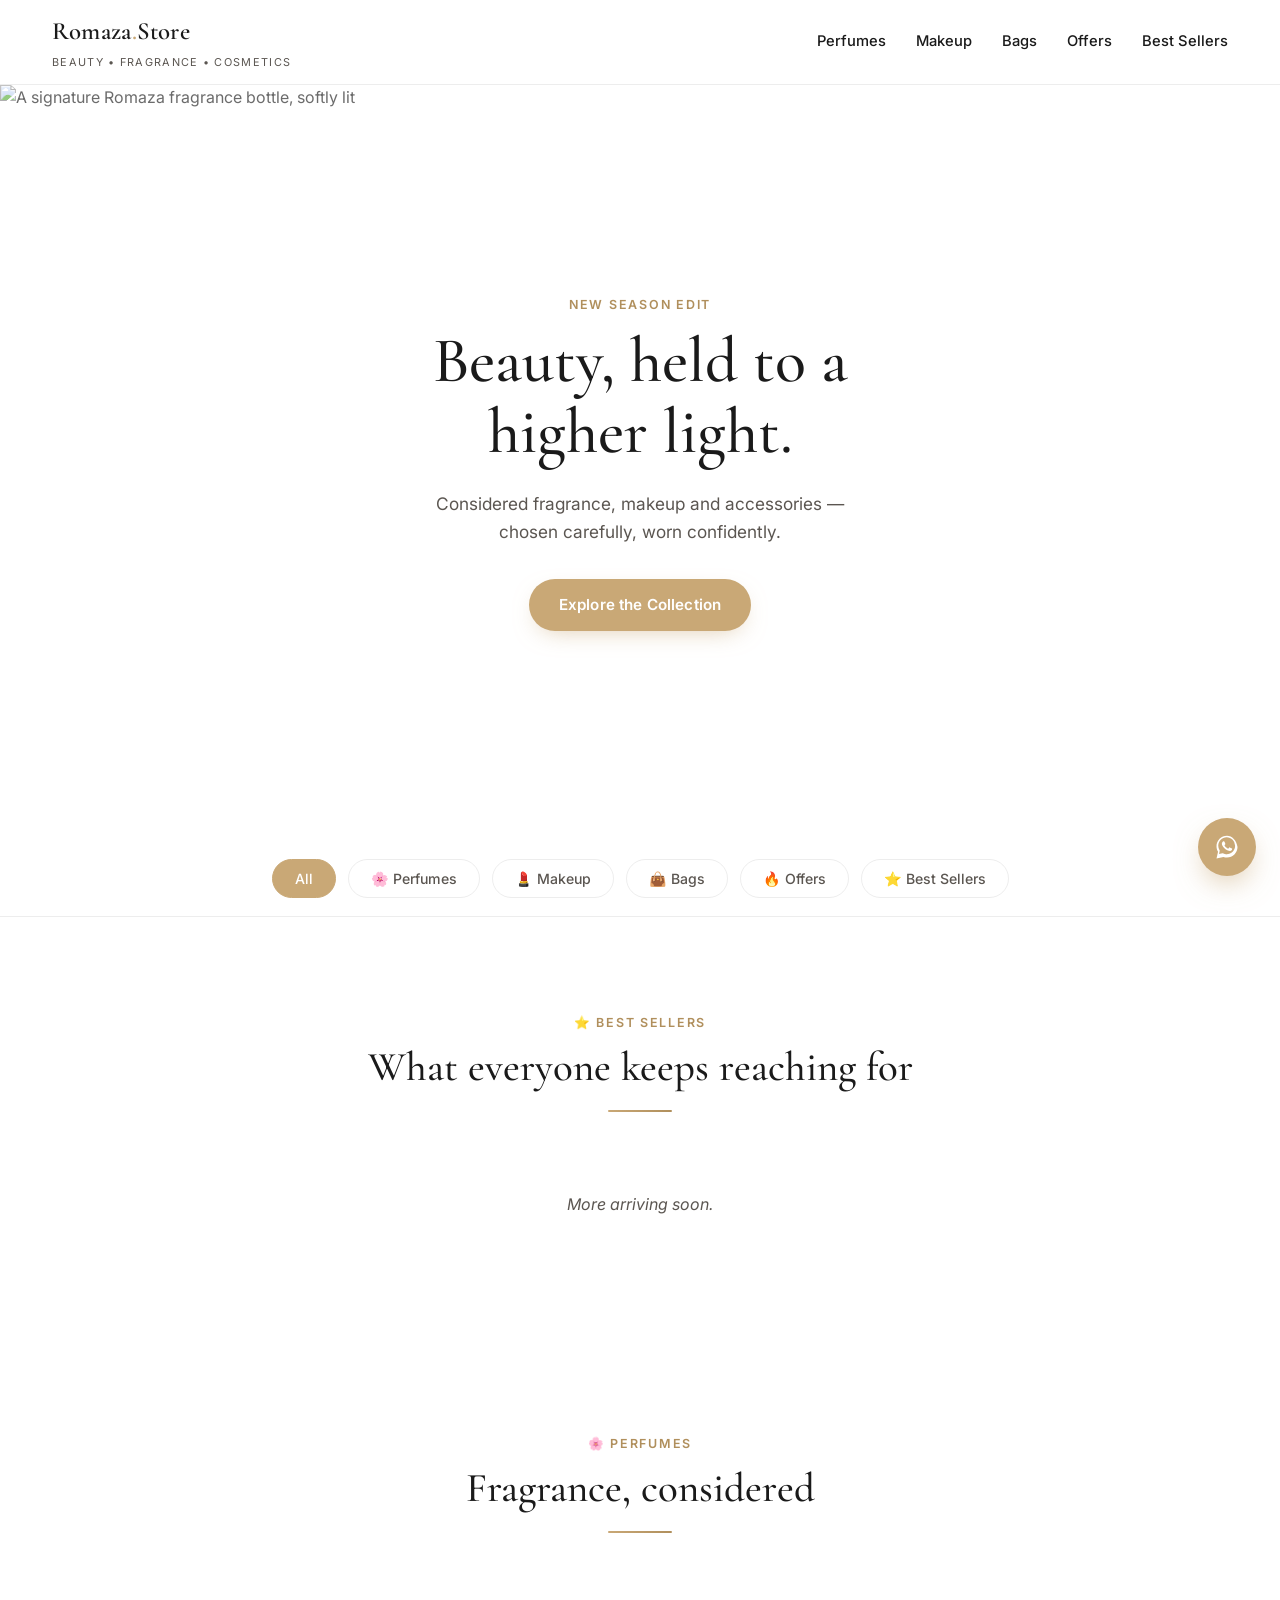
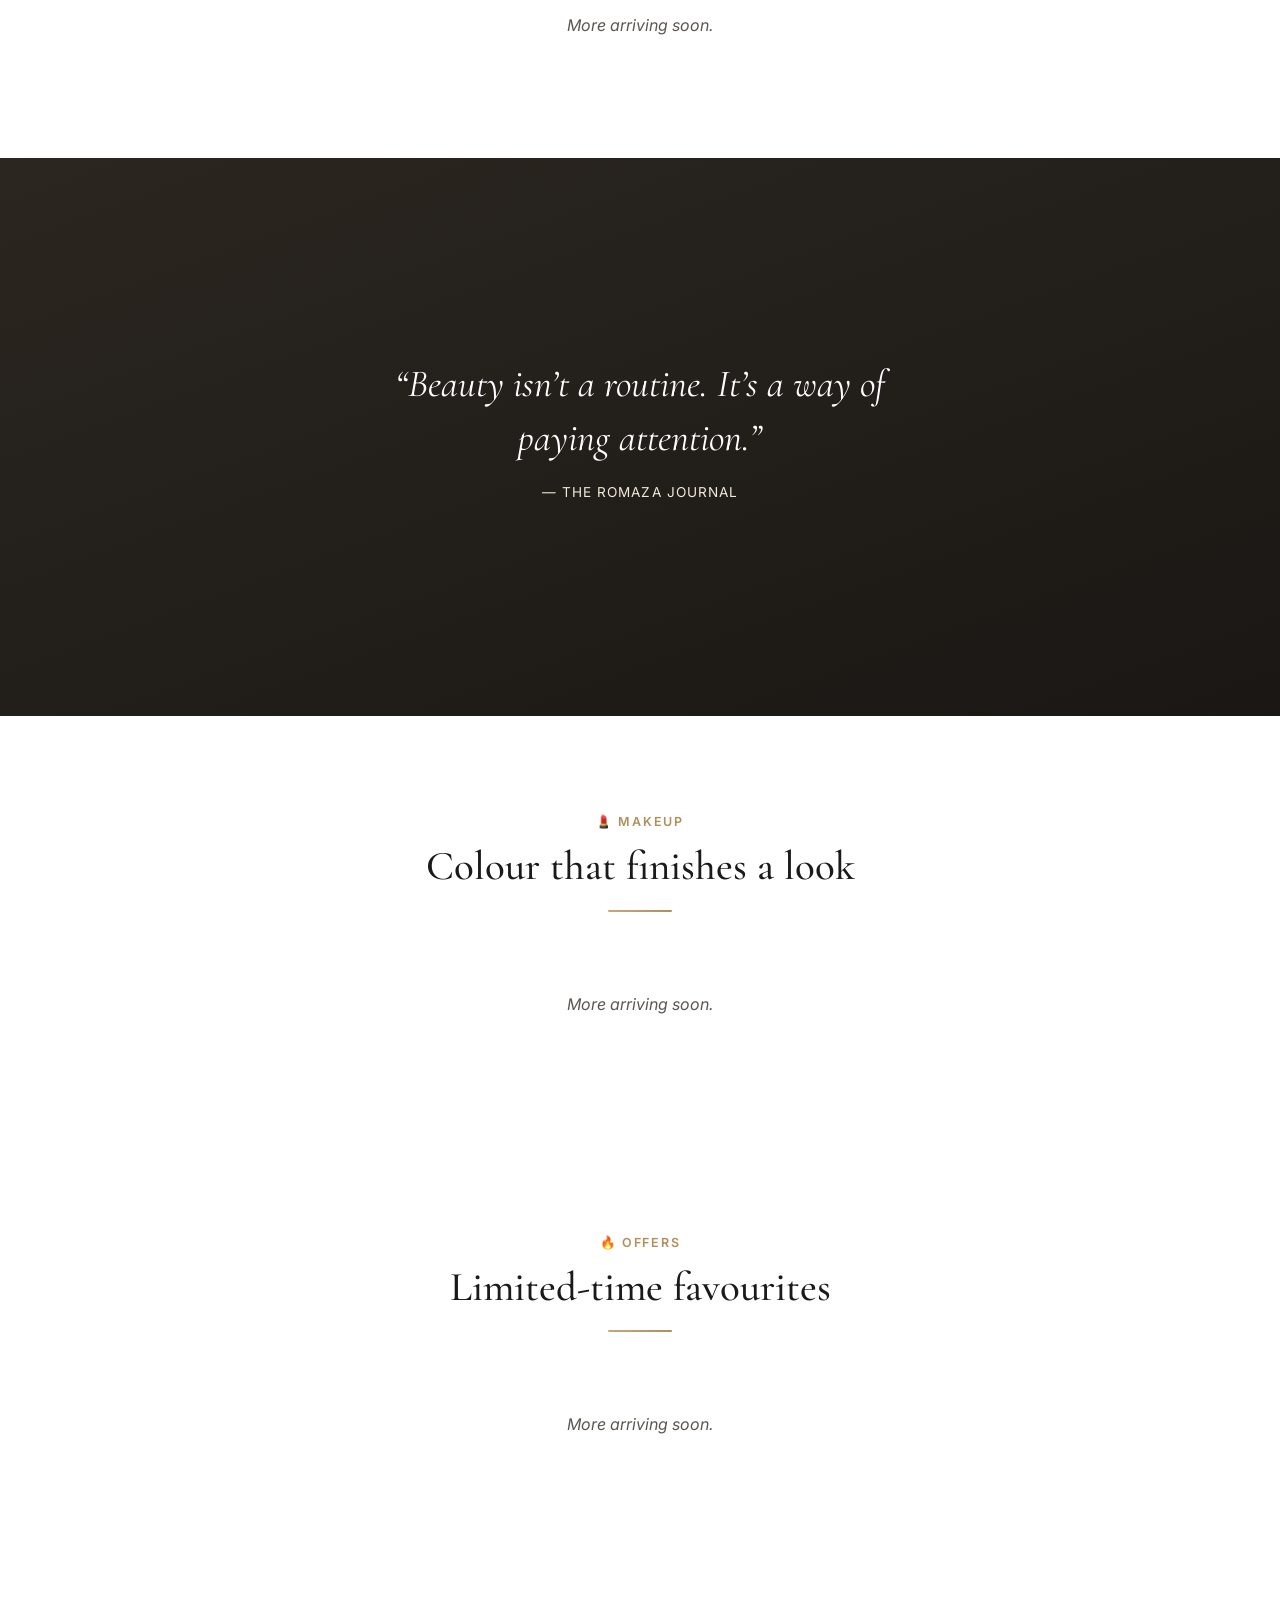
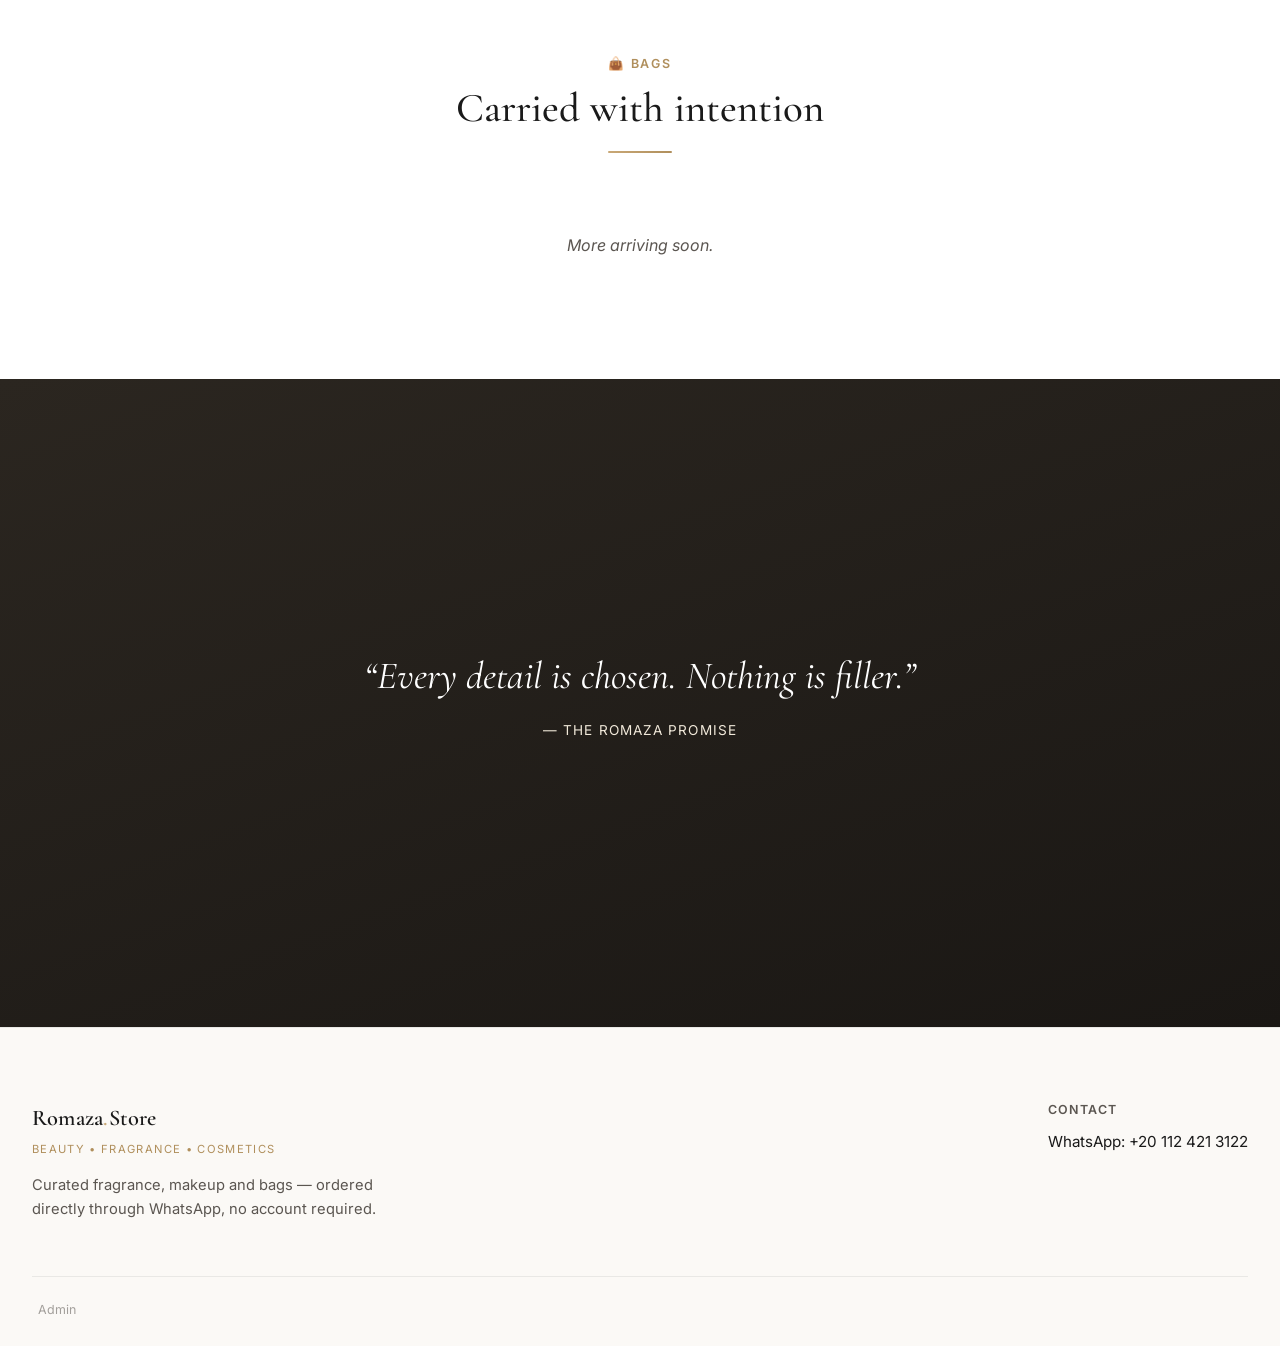
==== index.html @ 5692eb9f "Add files via upload" ====
<!DOCTYPE html>
<html lang="en">
<head>
<meta charset="UTF-8" />
<meta name="viewport" content="width=device-width, initial-scale=1.0" />
<title>Romaza.Store — Beauty • Fragrance • Cosmetics</title>
<meta name="description" content="Romaza.Store — curated perfumes, makeup and bags. Order directly via WhatsApp." />

<link rel="preconnect" href="https://fonts.googleapis.com">
<link rel="preconnect" href="https://fonts.gstatic.com" crossorigin>
<link href="https://fonts.googleapis.com/css2?family=Cormorant+Garamond:ital,wght@0,400;0,500;0,600;1,400&family=Inter:wght@400;500;600&display=swap" rel="stylesheet">

<link rel="stylesheet" href="styles.css" />
</head>
<body>

<!-- ===================== NAVBAR ===================== -->
<header class="navbar" id="navbar">
  <div class="navbar__inner">
    <a href="#top" class="navbar__brand">
      <span class="navbar__logo">Romaza<span class="navbar__logo-dot">.</span>Store</span>
      <span class="navbar__tagline">Beauty • Fragrance • Cosmetics</span>
    </a>

    <nav class="navbar__links" id="navLinks">
      <a href="#perfumes" data-category="perfumes">Perfumes</a>
      <a href="#makeup" data-category="makeup">Makeup</a>
      <a href="#bags" data-category="bags">Bags</a>
      <a href="#offers" data-category="offers">Offers</a>
      <a href="#bestsellers" data-category="bestsellers">Best Sellers</a>
    </nav>

    <button class="navbar__menu-btn" id="menuToggle" aria-label="Toggle menu" aria-expanded="false">
      <span></span><span></span><span></span>
    </button>
  </div>

  <nav class="navbar__mobile" id="navbarMobile">
    <a href="#perfumes" data-category="perfumes">Perfumes</a>
    <a href="#makeup" data-category="makeup">Makeup</a>
    <a href="#bags" data-category="bags">Bags</a>
    <a href="#offers" data-category="offers">Offers</a>
    <a href="#bestsellers" data-category="bestsellers">Best Sellers</a>
  </nav>
</header>

<main id="top">

  <!-- ===================== HERO ===================== -->
  <section class="hero">
    <div class="hero__media">
      <img
        id="heroImage"
        src="https://images.unsplash.com/photo-1541643600914-78b084683601?q=80&w=1600&auto=format&fit=crop"
        alt="A signature Romaza fragrance bottle, softly lit"
        loading="eager"
      />
    </div>
    <div class="hero__content">
      <p class="eyebrow">New Season Edit</p>
      <h1 class="hero__title">Beauty, held to a<br class="hero__break"> higher light.</h1>
      <p class="hero__subtitle">Considered fragrance, makeup and accessories — chosen carefully, worn confidently.</p>
      <a href="#products" class="btn btn--gold">Explore the Collection</a>
    </div>
  </section>

  <!-- ===================== CATEGORY FILTER ===================== -->
  <section class="category-filter" id="products">
    <div class="category-filter__inner" id="categoryPills" role="tablist" aria-label="Filter products by category">
      <button class="pill is-active" data-filter="all" role="tab" aria-selected="true">All</button>
      <button class="pill" data-filter="perfumes" role="tab" aria-selected="false">🌸 Perfumes</button>
      <button class="pill" data-filter="makeup" role="tab" aria-selected="false">💄 Makeup</button>
      <button class="pill" data-filter="bags" role="tab" aria-selected="false">👜 Bags</button>
      <button class="pill" data-filter="offers" role="tab" aria-selected="false">🔥 Offers</button>
      <button class="pill" data-filter="bestsellers" role="tab" aria-selected="false">⭐ Best Sellers</button>
    </div>
  </section>

  <!-- ===================== BEST SELLERS ===================== -->
  <section class="product-section" id="bestsellers" data-section="bestsellers">
    <div class="section-heading">
      <p class="eyebrow">⭐ Best Sellers</p>
      <h2>What everyone keeps reaching for</h2>
      <span class="gold-rule"></span>
    </div>
    <div class="product-grid" id="grid-bestsellers"></div>
  </section>

  <!-- ===================== PERFUMES ===================== -->
  <section class="product-section" id="perfumes" data-section="perfumes">
    <div class="section-heading">
      <p class="eyebrow">🌸 Perfumes</p>
      <h2>Fragrance, considered</h2>
      <span class="gold-rule"></span>
    </div>
    <div class="product-grid" id="grid-perfumes"></div>
  </section>

  <!-- ===================== EDITORIAL BREAK 1 ===================== -->
  <section class="editorial" style="--editorial-img: url('https://images.unsplash.com/photo-1522337360788-8b13dee7a37e?q=80&w=1600&auto=format&fit=crop');">
    <div class="editorial__overlay"></div>
    <div class="editorial__content">
      <p class="editorial__quote">&ldquo;Beauty isn&rsquo;t a routine. It&rsquo;s a way of paying attention.&rdquo;</p>
      <p class="editorial__attribution">— The Romaza Journal</p>
    </div>
  </section>

  <!-- ===================== MAKEUP ===================== -->
  <section class="product-section" id="makeup" data-section="makeup">
    <div class="section-heading">
      <p class="eyebrow">💄 Makeup</p>
      <h2>Colour that finishes a look</h2>
      <span class="gold-rule"></span>
    </div>
    <div class="product-grid" id="grid-makeup"></div>
  </section>

  <!-- ===================== OFFERS ===================== -->
  <section class="product-section" id="offers" data-section="offers">
    <div class="section-heading">
      <p class="eyebrow">🔥 Offers</p>
      <h2>Limited-time favourites</h2>
      <span class="gold-rule"></span>
    </div>
    <div class="product-grid" id="grid-offers"></div>
  </section>

  <!-- ===================== BAGS ===================== -->
  <section class="product-section" id="bags" data-section="bags">
    <div class="section-heading">
      <p class="eyebrow">👜 Bags</p>
      <h2>Carried with intention</h2>
      <span class="gold-rule"></span>
    </div>
    <div class="product-grid" id="grid-bags"></div>
  </section>

  <!-- ===================== EDITORIAL BREAK 2 ===================== -->
  <section class="editorial editorial--tall" style="--editorial-img: url('https://images.unsplash.com/photo-1487412947147-5cebf100ffc2?q=80&w=1600&auto=format&fit=crop');">
    <div class="editorial__overlay"></div>
    <div class="editorial__content">
      <p class="editorial__quote">&ldquo;Every detail is chosen. Nothing is filler.&rdquo;</p>
      <p class="editorial__attribution">— The Romaza Promise</p>
    </div>
  </section>

</main>

<!-- ===================== FOOTER ===================== -->
<footer class="footer">
  <div class="footer__inner">
    <div class="footer__brand">
      <span class="navbar__logo footer__logo">Romaza<span class="navbar__logo-dot">.</span>Store</span>
      <p class="footer__tagline">Beauty • Fragrance • Cosmetics</p>
      <p class="footer__line">Curated fragrance, makeup and bags — ordered directly through WhatsApp, no account required.</p>
    </div>
    <div class="footer__contact">
      <p class="footer__heading">Contact</p>
      <a href="https://wa.me/201124213122" target="_blank" rel="noopener noreferrer">WhatsApp: +20 112 421 3122</a>
    </div>
  </div>
  <div class="footer__bottom">
   
    <button class="footer__admin-link" id="adminLinkBtn">Admin</button>
  </div>
</footer>

<!-- ===================== WHATSAPP FLOATING BUTTON ===================== -->
<a
  class="whatsapp-fab"
  id="whatsappFab"
  href="https://wa.me/201124213122?text=Hi%20Romaza.Store%2C%20I%27d%20like%20to%20ask%20about%20your%20products."
  target="_blank"
  rel="noopener noreferrer"
  aria-label="Chat with us on WhatsApp"
>
  <svg viewBox="0 0 32 32" aria-hidden="true"><path d="M16.01 3C9.38 3 4 8.38 4 15.01c0 2.31.64 4.47 1.75 6.32L4 29l7.86-1.71a11.94 11.94 0 0 0 4.15.74h.01c6.63 0 12.01-5.38 12.01-12.01C27.03 8.38 21.65 3 16.01 3Zm0 21.6h-.01a9.57 9.57 0 0 1-4.87-1.33l-.35-.21-3.87.84.82-3.78-.23-.39a9.56 9.56 0 0 1-1.47-5.12c0-5.3 4.32-9.62 9.63-9.62 2.57 0 4.98 1 6.8 2.82a9.57 9.57 0 0 1 2.82 6.8c0 5.3-4.32 9.62-9.63 9.62-.15.03-.29.03-.44.03Zm5.28-7.21c-.29-.15-1.71-.85-1.97-.94-.27-.1-.46-.15-.65.14-.19.29-.75.94-.92 1.13-.17.19-.34.22-.63.07-.29-.15-1.22-.45-2.32-1.44a8.69 8.69 0 0 1-1.61-2.01c-.17-.29-.02-.44.13-.59.13-.13.29-.34.44-.51.15-.17.19-.29.29-.48.1-.19.05-.36-.02-.51-.07-.15-.65-1.58-.9-2.16-.24-.57-.48-.5-.65-.5-.17 0-.36-.03-.55-.03-.19 0-.51.07-.77.36-.27.29-1.01.99-1.01 2.42s1.04 2.81 1.18 3c.15.19 2.04 3.12 4.94 4.37.69.3 1.23.48 1.65.61.69.22 1.32.19 1.82.11.55-.08 1.71-.7 1.95-1.37.24-.68.24-1.26.17-1.38-.07-.13-.26-.2-.55-.34Z"/></svg>
</a>

<!-- ===================== PRODUCT MODAL ===================== -->
<div class="modal-overlay" id="productModalOverlay">
  <div class="modal product-modal" id="productModal" role="dialog" aria-modal="true" aria-labelledby="productModalName">
    <button class="modal__close" id="productModalClose" aria-label="Close">&times;</button>
    <div class="product-modal__media">
      <img id="productModalImg" src="" alt="" />
    </div>
    <div class="product-modal__panel">
      <div class="product-modal__badges" id="productModalBadges"></div>
      <h3 id="productModalName" class="product-modal__name"></h3>
      <span class="gold-rule gold-rule--left"></span>
      <p id="productModalDesc" class="product-modal__desc"></p>
      <div class="product-modal__price" id="productModalPrice"></div>
      <button class="btn btn--gold btn--block" id="productModalOrderBtn">Order via WhatsApp</button>
    </div>
  </div>
</div>

<!-- ===================== WHATSAPP ORDER MODAL ===================== -->
<div class="modal-overlay" id="orderModalOverlay">
  <div class="modal order-modal" id="orderModal" role="dialog" aria-modal="true" aria-labelledby="orderModalTitle">
    <button class="modal__close" id="orderModalClose" aria-label="Close">&times;</button>
    <h3 id="orderModalTitle">Order via WhatsApp</h3>
    <p class="order-modal__product" id="orderModalProductLine"></p>
    <span class="gold-rule gold-rule--left"></span>
    <form id="orderForm" autocomplete="off">
      <label class="field">
        <span>Full Name</span>
        <input type="text" id="orderName" name="orderName" required autocomplete="off" />
      </label>
      <label class="field">
        <span>Phone Number</span>
        <input type="tel" id="orderPhone" name="orderPhone" required autocomplete="off" />
      </label>
      <label class="field">
        <span>Address</span>
        <input type="text" id="orderAddress" name="orderAddress" required autocomplete="off" />
      </label>
      <button type="submit" class="btn btn--gold btn--block">Send Order on WhatsApp</button>
      <p class="order-modal__note">This information is only used to build your WhatsApp message. It is never saved.</p>
    </form>
  </div>
</div>

<!-- ===================== ADMIN LOGIN MODAL ===================== -->
<div class="modal-overlay" id="adminLoginOverlay">
  <div class="modal admin-login-modal" id="adminLoginModal" role="dialog" aria-modal="true" aria-labelledby="adminLoginTitle">
    <button class="modal__close" id="adminLoginClose" aria-label="Close">&times;</button>
    <h3 id="adminLoginTitle">Admin Access</h3>
    <span class="gold-rule gold-rule--left"></span>
    <form id="adminLoginForm" autocomplete="off">
      <label class="field">
        <span>Password</span>
        <input type="password" id="adminPassword" name="adminPassword" required autocomplete="new-password" />
      </label>
      <p class="admin-login-modal__error" id="adminLoginError" hidden>Incorrect password. Please try again.</p>
      <button type="submit" class="btn btn--gold btn--block">Enter</button>
    </form>
  </div>
</div>

<!-- ===================== ADMIN PANEL ===================== -->
<div class="admin-overlay" id="adminOverlay">
  <div class="admin-panel">
    <div class="admin-panel__header">
      <h2>Admin Dashboard</h2>
      <div class="admin-panel__header-actions">
        <button class="btn btn--outline" id="adminAddBtn">+ Add Product</button>
        <button class="btn btn--ghost" id="adminLogoutBtn">Close</button>
      </div>
    </div>

    <div class="admin-panel__list" id="adminProductList"></div>
  </div>
</div>

<!-- ===================== ADMIN PRODUCT FORM MODAL ===================== -->
<div class="modal-overlay" id="productFormOverlay">
  <div class="modal product-form-modal" id="productFormModal" role="dialog" aria-modal="true" aria-labelledby="productFormTitle">
    <button class="modal__close" id="productFormClose" aria-label="Close">&times;</button>
    <h3 id="productFormTitle">Add Product</h3>
    <span class="gold-rule gold-rule--left"></span>
    <form id="productForm" autocomplete="off">
      <input type="hidden" id="productFormId" />

      <label class="field">
        <span>Image URL or file path</span>
        <input type="text" id="productFormImage" placeholder="https://... or assets/photo.jpg" required />
      </label>

      <div class="field-row">
        <div class="field-row__preview" id="productFormPreviewWrap">
          <img id="productFormPreview" alt="Preview" />
        </div>
        <div class="field-row__fields">
          <label class="field">
            <span>Name</span>
            <input type="text" id="productFormName" required />
          </label>
          <label class="field">
            <span>Price (EGP)</span>
            <input type="number" id="productFormPrice" min="0" step="0.01" required />
          </label>
        </div>
      </div>

      <label class="field">
        <span>Description</span>
        <textarea id="productFormDesc" rows="3" required></textarea>
      </label>

      <fieldset class="field-fieldset">
        <legend>Categories</legend>
        <div class="checkbox-row">
          <label class="checkbox"><input type="checkbox" id="catPerfumes" value="perfumes" /> 🌸 Perfumes</label>
          <label class="checkbox"><input type="checkbox" id="catMakeup" value="makeup" /> 💄 Makeup</label>
          <label class="checkbox"><input type="checkbox" id="catBags" value="bags" /> 👜 Bags</label>
        </div>
      </fieldset>

      <fieldset class="field-fieldset">
        <legend>Offer</legend>
        <label class="checkbox">
          <input type="checkbox" id="offerActive" /> 🔥 Mark as an active offer
        </label>
        <label class="field field--offer-price" id="offerPriceWrap" hidden>
          <span>Discounted Price (EGP)</span>
          <input type="number" id="offerPrice" min="0" step="0.01" />
        </label>
      </fieldset>

      <div class="admin-panel__click-count" id="productFormClickCount" hidden>
        <span>⭐ Best-Seller clicks:</span> <strong id="productFormClickValue">0</strong>
      </div>

      <div class="form-actions">
        <button type="button" class="btn btn--ghost" id="productFormCancel">Cancel</button>
        <button type="submit" class="btn btn--gold">Save Product</button>
      </div>
    </form>
  </div>
</div>

<!-- toast for confirmations -->
<div class="toast" id="toast" role="status" aria-live="polite"></div>

<script src="Products.js"></script>
<script src="Storage.js"></script>
<script src="App.js"></script>
</body>
</html>
---- styles.css ----
/* =====================================================
   ROMAZA.STORE — DESIGN SYSTEM
   Primary: white background · near-black text
   Accent: soft gold/beige — small details only, never a fill
   Display face: Cormorant Garamond (elegant serif, headings)
   Body/UI face: Inter (clean, comfortable at small sizes)
   ===================================================== */

:root {
  --color-bg: #FFFFFF;
  --color-bg-soft: #FBF9F6;
  --color-text: #1A1A1A;
  --color-text-muted: #5B5651;
  --color-gold: #C9A876;
  --color-gold-dark: #B08F5C;
  --color-gold-soft: #F1E9DA;
  --color-border: rgba(26, 26, 26, 0.08);
  --color-shadow: rgba(26, 26, 26, 0.08);
  --color-danger: #B4483C;

  --font-display: 'Cormorant Garamond', Georgia, serif;
  --font-body: 'Inter', -apple-system, BlinkMacSystemFont, 'Segoe UI', sans-serif;

  --container-max: 1240px;
  --radius-sm: 8px;
  --radius-md: 14px;
  --radius-lg: 22px;
  --radius-pill: 999px;

  --shadow-card: 0 10px 30px -12px var(--color-shadow);
  --shadow-modal: 0 30px 80px -20px rgba(26, 26, 26, 0.35);

  --ease: cubic-bezier(0.22, 1, 0.36, 1);
  --nav-height: 84px;
}

* { box-sizing: border-box; }

html {
  scroll-behavior: smooth;
  scroll-padding-top: calc(var(--nav-height) + 12px);
}

@media (prefers-reduced-motion: reduce) {
  html { scroll-behavior: auto; }
  *, *::before, *::after {
    animation-duration: 0.001ms !important;
    animation-iteration-count: 1 !important;
    transition-duration: 0.001ms !important;
    scroll-behavior: auto !important;
  }
}

body {
  margin: 0;
  background: var(--color-bg);
  color: var(--color-text);
  font-family: var(--font-body);
  font-size: 16px;
  line-height: 1.6;
  -webkit-font-smoothing: antialiased;
  -moz-osx-font-smoothing: grayscale;
}

img { max-width: 100%; display: block; }

a { color: inherit; text-decoration: none; }

button {
  font-family: inherit;
  cursor: pointer;
  border: none;
  background: none;
  color: inherit;
}

input, textarea {
  font-family: inherit;
  font-size: 1rem;
  color: var(--color-text);
}

:focus-visible {
  outline: 2px solid var(--color-gold-dark);
  outline-offset: 3px;
}

h1, h2, h3 {
  font-family: var(--font-display);
  font-weight: 600;
  margin: 0;
  color: var(--color-text);
}

.eyebrow {
  font-family: var(--font-body);
  font-size: 0.78rem;
  font-weight: 600;
  letter-spacing: 0.14em;
  text-transform: uppercase;
  color: var(--color-gold-dark);
  margin: 0 0 10px;
}

/* Gold underline — the recurring signature motif under every section title */
.gold-rule {
  display: block;
  width: 64px;
  height: 2px;
  margin: 18px auto 0;
  background: linear-gradient(90deg, var(--color-gold), var(--color-gold-dark));
  border-radius: 2px;
}
.gold-rule--left { margin: 14px 0 0; }

/* ============ LAYOUT HELPERS ============ */

.product-section {
  max-width: var(--container-max);
  margin: 0 auto;
  padding: 96px 32px;
  scroll-margin-top: var(--nav-height);
}

.section-heading {
  text-align: center;
  max-width: 620px;
  margin: 0 auto 56px;
}
.section-heading h2 {
  font-size: clamp(1.9rem, 3.2vw, 2.6rem);
  font-weight: 500;
  line-height: 1.2;
}

/* ============ BUTTONS ============ */

.btn {
  display: inline-flex;
  align-items: center;
  justify-content: center;
  gap: 8px;
  padding: 14px 30px;
  border-radius: var(--radius-pill);
  font-size: 0.95rem;
  font-weight: 600;
  letter-spacing: 0.01em;
  transition: transform 0.25s var(--ease), box-shadow 0.25s var(--ease), background 0.25s var(--ease), color 0.25s var(--ease);
  white-space: nowrap;
}
.btn--gold {
  background: var(--color-gold);
  color: #fff;
  box-shadow: 0 8px 24px -10px rgba(201, 168, 118, 0.65);
}
.btn--gold:hover {
  background: var(--color-gold-dark);
  transform: translateY(-1px);
}
.btn--outline {
  background: transparent;
  color: var(--color-gold-dark);
  border: 1.5px solid var(--color-gold);
}
.btn--outline:hover {
  background: var(--color-gold-soft);
}
.btn--ghost {
  background: transparent;
  color: var(--color-text-muted);
  border: 1.5px solid var(--color-border);
}
.btn--ghost:hover {
  background: var(--color-bg-soft);
  color: var(--color-text);
}
.btn--block { width: 100%; }
.btn--danger { color: var(--color-danger); border-color: rgba(180, 72, 60, 0.35); }
.btn--danger:hover { background: rgba(180, 72, 60, 0.08); }
.btn--sm { padding: 9px 18px; font-size: 0.85rem; }

/* ============ NAVBAR ============ */

.navbar {
  position: sticky;
  top: 0;
  z-index: 200;
  background: rgba(255, 255, 255, 0.82);
  backdrop-filter: blur(14px);
  -webkit-backdrop-filter: blur(14px);
  border-bottom: 1px solid var(--color-border);
}
.navbar__inner {
  max-width: var(--container-max);
  margin: 0 auto;
  padding: 0 32px;
  height: var(--nav-height);
  display: flex;
  align-items: center;
  justify-content: space-between;
  gap: 24px;
}
.navbar__brand {
  display: flex;
  flex-direction: column;
  gap: 2px;
}
.navbar__logo {
  font-family: var(--font-display);
  font-size: 1.55rem;
  font-weight: 600;
  letter-spacing: 0.01em;
}
.navbar__logo-dot { color: var(--color-gold); }
.navbar__tagline {
  font-size: 0.68rem;
  letter-spacing: 0.12em;
  text-transform: uppercase;
  color: var(--color-text-muted);
}
.navbar__links {
  display: flex;
  gap: 30px;
  font-size: 0.92rem;
  font-weight: 500;
}
.navbar__links a {
  position: relative;
  padding: 6px 0;
  transition: color 0.2s var(--ease);
}
.navbar__links a::after {
  content: '';
  position: absolute;
  left: 0; right: 0; bottom: 0;
  height: 2px;
  background: var(--color-gold);
  transform: scaleX(0);
  transform-origin: left;
  transition: transform 0.25s var(--ease);
}
.navbar__links a:hover { color: var(--color-gold-dark); }
.navbar__links a:hover::after { transform: scaleX(1); }

.navbar__menu-btn {
  display: none;
  flex-direction: column;
  gap: 5px;
  padding: 8px;
}
.navbar__menu-btn span {
  width: 22px;
  height: 2px;
  background: var(--color-text);
  border-radius: 2px;
  transition: transform 0.25s var(--ease), opacity 0.25s var(--ease);
}
.navbar__mobile {
  display: none;
  flex-direction: column;
  padding: 8px 32px 20px;
  gap: 4px;
  border-top: 1px solid var(--color-border);
}
.navbar__mobile a {
  padding: 12px 4px;
  font-size: 1rem;
  font-weight: 500;
  border-bottom: 1px solid var(--color-border);
}
.navbar__mobile a:last-child { border-bottom: none; }
.navbar.is-mobile-open .navbar__mobile { display: flex; }

/* ============ HERO ============ */

.hero {
  position: relative;
  display: flex;
  align-items: center;
  justify-content: center;
  min-height: 84vh;
  padding: 64px 32px;
  overflow: hidden;
}
.hero__media {
  position: absolute;
  inset: 0;
}
.hero__media::after {
  content: '';
  position: absolute;
  inset: 0;
  background: linear-gradient(180deg, rgba(255,255,255,0.35) 0%, rgba(255,255,255,0.55) 55%, rgba(255,255,255,0.92) 100%);
}
.hero__media img {
  width: 100%;
  height: 100%;
  object-fit: cover;
}
.hero__content {
  position: relative;
  z-index: 2;
  max-width: 640px;
  text-align: center;
  padding: 56px 48px;
}
.hero__title {
  font-size: clamp(2.4rem, 6vw, 4rem);
  font-weight: 500;
  line-height: 1.12;
  margin-bottom: 22px;
}
.hero__subtitle {
  font-size: 1.08rem;
  color: var(--color-text-muted);
  max-width: 460px;
  margin: 0 auto 34px;
}

/* ============ CATEGORY FILTER ============ */

.category-filter {
  position: sticky;
  top: var(--nav-height);
  z-index: 150;
  background: rgba(255, 255, 255, 0.9);
  backdrop-filter: blur(10px);
  -webkit-backdrop-filter: blur(10px);
  border-bottom: 1px solid var(--color-border);
  padding: 18px 32px;
}
.category-filter__inner {
  max-width: var(--container-max);
  margin: 0 auto;
  display: flex;
  gap: 12px;
  overflow-x: auto;
  scrollbar-width: none;
  justify-content: center;
}
.category-filter__inner::-webkit-scrollbar { display: none; }

.pill {
  flex-shrink: 0;
  padding: 10px 22px;
  border-radius: var(--radius-pill);
  border: 1.5px solid var(--color-border);
  font-size: 0.88rem;
  font-weight: 500;
  color: var(--color-text-muted);
  transition: all 0.22s var(--ease);
  white-space: nowrap;
}
.pill:hover {
  border-color: var(--color-gold);
  color: var(--color-text);
}
.pill.is-active {
  background: var(--color-gold);
  border-color: var(--color-gold);
  color: #fff;
}

/* ============ PRODUCT GRID / CARD ============ */

.product-grid {
  display: grid;
  grid-template-columns: repeat(4, 1fr);
  gap: 28px;
}
.product-section[data-section] .product-grid:empty::after {
  content: 'More arriving soon.';
  grid-column: 1 / -1;
  text-align: center;
  color: var(--color-text-muted);
  font-style: italic;
  padding: 24px 0;
}

.product-card {
  background: var(--color-bg);
  border-radius: var(--radius-md);
  overflow: hidden;
  box-shadow: var(--shadow-card);
  cursor: pointer;
  transition: transform 0.3s var(--ease), box-shadow 0.3s var(--ease);
  display: flex;
  flex-direction: column;
}
.product-card:hover {
  transform: translateY(-4px);
  box-shadow: 0 20px 44px -16px var(--color-shadow);
}
.product-card__media {
  position: relative;
  aspect-ratio: 1 / 1;
  overflow: hidden;
  background: var(--color-bg-soft);
}
.product-card__media img {
  width: 100%;
  height: 100%;
  object-fit: cover;
  transition: transform 0.5s var(--ease);
}
.product-card:hover .product-card__media img {
  transform: scale(1.06);
}
.product-card__badges {
  position: absolute;
  top: 12px;
  left: 12px;
  display: flex;
  gap: 6px;
  flex-wrap: wrap;
}
.badge {
  font-size: 0.7rem;
  font-weight: 600;
  padding: 5px 11px;
  border-radius: var(--radius-pill);
  background: rgba(255, 255, 255, 0.92);
  color: var(--color-text);
  backdrop-filter: blur(4px);
}
.badge--offer { background: var(--color-danger); color: #fff; }
.badge--best { background: var(--color-gold); color: #fff; }

.product-card__body {
  padding: 18px 20px 22px;
  flex: 1;
  display: flex;
  flex-direction: column;
  gap: 6px;
}
.product-card__name {
  font-family: var(--font-display);
  font-size: 1.2rem;
  font-weight: 600;
  line-height: 1.3;
}
.product-card__price {
  margin-top: auto;
  display: flex;
  align-items: baseline;
  gap: 8px;
  font-size: 1.02rem;
  font-weight: 600;
  color: var(--color-gold-dark);
}
.product-card__price .strike {
  font-size: 0.85rem;
  font-weight: 500;
  color: var(--color-text-muted);
  text-decoration: line-through;
}

/* image fallback (used by ProductImage-equivalent JS logic) */
.img-fallback {
  width: 100%;
  height: 100%;
  display: flex;
  align-items: center;
  justify-content: center;
  background: var(--color-bg-soft);
  color: var(--color-text-muted);
  flex-direction: column;
  gap: 8px;
  font-size: 0.78rem;
  text-align: center;
  padding: 12px;
}
.img-fallback svg { width: 34px; height: 34px; opacity: 0.5; }

/* ============ EDITORIAL ============ */

.editorial {
  position: relative;
  min-height: 62vh;
  display: flex;
  align-items: center;
  justify-content: center;
  background-image: var(--editorial-img);
  background-size: cover;
  background-position: center;
  overflow: hidden;
}
.editorial--tall { min-height: 72vh; }
.editorial__overlay {
  position: absolute;
  inset: 0;
  background: linear-gradient(180deg, rgba(26,26,26,0.35) 0%, rgba(26,26,26,0.55) 100%);
}
.editorial.is-fallback .editorial__overlay {
  background: linear-gradient(160deg, #2b2620 0%, #1a1714 100%);
}
.editorial__content {
  position: relative;
  z-index: 2;
  max-width: 620px;
  text-align: center;
  padding: 0 32px;
  color: #fff;
}
.editorial__quote {
  font-family: var(--font-display);
  font-size: clamp(1.6rem, 3.4vw, 2.4rem);
  font-style: italic;
  line-height: 1.4;
  margin: 0 0 16px;
}
.editorial__attribution {
  font-size: 0.85rem;
  letter-spacing: 0.08em;
  text-transform: uppercase;
  color: var(--color-gold-soft);
}

/* ============ FOOTER ============ */

.footer {
  background: var(--color-bg-soft);
  border-top: 1px solid var(--color-border);
  padding: 72px 32px 28px;
}
.footer__inner {
  max-width: var(--container-max);
  margin: 0 auto;
  display: flex;
  justify-content: space-between;
  gap: 48px;
  flex-wrap: wrap;
  padding-bottom: 40px;
}
.footer__logo { font-size: 1.4rem; }
.footer__tagline {
  font-size: 0.7rem;
  letter-spacing: 0.12em;
  text-transform: uppercase;
  color: var(--color-gold-dark);
  margin: 6px 0 14px;
}
.footer__line {
  max-width: 360px;
  color: var(--color-text-muted);
  font-size: 0.92rem;
}
.footer__heading {
  font-size: 0.78rem;
  font-weight: 600;
  letter-spacing: 0.1em;
  text-transform: uppercase;
  color: var(--color-text-muted);
  margin: 0 0 10px;
}
.footer__contact a {
  font-size: 0.95rem;
  transition: color 0.2s var(--ease);
}
.footer__contact a:hover { color: var(--color-gold-dark); }
.footer__bottom {
  max-width: var(--container-max);
  margin: 0 auto;
  padding-top: 24px;
  border-top: 1px solid var(--color-border);
  display: flex;
  justify-content: space-between;
  align-items: center;
  font-size: 0.8rem;
  color: var(--color-text-muted);
}
.footer__admin-link {
  font-size: 0.78rem;
  color: var(--color-text-muted);
  opacity: 0.55;
  transition: opacity 0.2s var(--ease);
}
.footer__admin-link:hover { opacity: 1; }

/* ============ WHATSAPP FAB ============ */

.whatsapp-fab {
  position: fixed;
  right: 24px;
  bottom: 24px;
  z-index: 250;
  width: 58px;
  height: 58px;
  border-radius: 50%;
  background: var(--color-gold);
  display: flex;
  align-items: center;
  justify-content: center;
  box-shadow: 0 12px 30px -8px rgba(201, 168, 118, 0.7);
  transition: transform 0.25s var(--ease), box-shadow 0.25s var(--ease);
}
.whatsapp-fab:hover {
  transform: translateY(-3px) scale(1.04);
  box-shadow: 0 16px 36px -6px rgba(201, 168, 118, 0.8);
}
.whatsapp-fab svg {
  width: 28px;
  height: 28px;
  fill: #fff;
}

/* ============ MODALS (generic overlay + shell) ============ */

.modal-overlay {
  position: fixed;
  inset: 0;
  z-index: 400;
  background: rgba(26, 26, 26, 0.5);
  backdrop-filter: blur(3px);
  display: flex;
  align-items: center;
  justify-content: center;
  padding: 24px;
  opacity: 0;
  visibility: hidden;
  transition: opacity 0.3s var(--ease), visibility 0.3s var(--ease);
}
.modal-overlay.is-open {
  opacity: 1;
  visibility: visible;
}
.modal {
  background: #fff;
  border-radius: var(--radius-lg);
  box-shadow: var(--shadow-modal);
  position: relative;
  max-height: 88vh;
  overflow-y: auto;
  transform: translateY(18px);
  opacity: 0;
  transition: transform 0.35s var(--ease), opacity 0.35s var(--ease);
}
.modal-overlay.is-open .modal {
  transform: translateY(0);
  opacity: 1;
}
.modal__close {
  position: absolute;
  top: 16px;
  right: 16px;
  z-index: 5;
  width: 36px;
  height: 36px;
  border-radius: 50%;
  background: rgba(255,255,255,0.9);
  font-size: 1.4rem;
  line-height: 1;
  display: flex;
  align-items: center;
  justify-content: center;
  color: var(--color-text-muted);
  transition: background 0.2s var(--ease), color 0.2s var(--ease);
}
.modal__close:hover {
  background: var(--color-gold-soft);
  color: var(--color-text);
}

/* small form-style modals (order / admin login / product form) */
.order-modal, .admin-login-modal, .product-form-modal {
  width: 100%;
  max-width: 440px;
  padding: 40px 36px 36px;
}
.order-modal h3, .admin-login-modal h3, .product-form-modal h3 {
  font-size: 1.7rem;
  font-weight: 500;
}
.order-modal__product {
  color: var(--color-text-muted);
  font-size: 0.95rem;
  margin: 8px 0 0;
}
.order-modal__note {
  font-size: 0.78rem;
  color: var(--color-text-muted);
  text-align: center;
  margin: 14px 0 0;
}
.admin-login-modal__error {
  color: var(--color-danger);
  font-size: 0.85rem;
  margin: -8px 0 4px;
}

.field {
  display: flex;
  flex-direction: column;
  gap: 6px;
  margin: 20px 0 0;
}
.field span {
  font-size: 0.8rem;
  font-weight: 600;
  color: var(--color-text-muted);
}
.field input, .field textarea {
  padding: 12px 14px;
  border-radius: var(--radius-sm);
  border: 1.5px solid var(--color-border);
  background: var(--color-bg-soft);
  transition: border-color 0.2s var(--ease);
  resize: vertical;
}
.field input:focus, .field textarea:focus {
  border-color: var(--color-gold);
  background: #fff;
}
.field--offer-price { margin-top: 14px; }

#orderForm .btn, #adminLoginForm .btn, .form-actions .btn { margin-top: 24px; }

/* ============ PRODUCT MODAL (signature split-panel layout) ============ */

.product-modal {
  width: 100%;
  max-width: 880px;
  display: grid;
  grid-template-columns: 1fr 1fr;
  padding: 0;
}
.product-modal__media {
  position: relative;
  background: var(--color-bg-soft);
  min-height: 380px;
}
.product-modal__media img {
  width: 100%;
  height: 100%;
  object-fit: cover;
  position: absolute;
  inset: 0;
}
.product-modal__panel {
  padding: 48px 44px;
  display: flex;
  flex-direction: column;
}
.product-modal__badges {
  display: flex;
  gap: 6px;
  margin-bottom: 14px;
  flex-wrap: wrap;
}
.product-modal__name {
  font-size: 2rem;
  font-weight: 600;
  line-height: 1.2;
}
.product-modal__desc {
  color: var(--color-text-muted);
  font-size: 0.98rem;
  line-height: 1.7;
  margin: 22px 0 0;
}
.product-modal__price {
  margin: 26px 0 30px;
  font-size: 1.5rem;
  font-weight: 600;
  color: var(--color-gold-dark);
  display: flex;
  align-items: baseline;
  gap: 12px;
}
.product-modal__price .strike {
  font-size: 1.1rem;
  font-weight: 500;
  color: var(--color-text-muted);
  text-decoration: line-through;
}

/* ============ ADMIN PANEL ============ */

.admin-overlay {
  position: fixed;
  inset: 0;
  z-index: 350;
  background: var(--color-bg);
  opacity: 0;
  visibility: hidden;
  transition: opacity 0.3s var(--ease), visibility 0.3s var(--ease);
  overflow-y: auto;
}
.admin-overlay.is-open {
  opacity: 1;
  visibility: visible;
}
.admin-panel {
  max-width: 900px;
  margin: 0 auto;
  padding: 48px 32px 80px;
}
.admin-panel__header {
  display: flex;
  justify-content: space-between;
  align-items: center;
  gap: 16px;
  flex-wrap: wrap;
  margin-bottom: 36px;
  padding-bottom: 24px;
  border-bottom: 1px solid var(--color-border);
}
.admin-panel__header h2 {
  font-size: 1.9rem;
  font-weight: 500;
}
.admin-panel__header-actions {
  display: flex;
  gap: 10px;
}
.admin-panel__list {
  display: flex;
  flex-direction: column;
  gap: 14px;
}
.admin-row {
  display: flex;
  align-items: center;
  gap: 16px;
  padding: 12px;
  border-radius: var(--radius-md);
  background: var(--color-bg-soft);
}
.admin-row__media {
  width: 64px;
  height: 64px;
  border-radius: var(--radius-sm);
  overflow: hidden;
  flex-shrink: 0;
  background: #fff;
}
.admin-row__media img {
  width: 100%;
  height: 100%;
  object-fit: cover;
}
.admin-row__info {
  min-width: 0;
  flex: 1;
}
.admin-row__name {
  font-weight: 600;
  font-size: 0.98rem;
  white-space: nowrap;
  overflow: hidden;
  text-overflow: ellipsis;
}
.admin-row__meta {
  font-size: 0.8rem;
  color: var(--color-text-muted);
  white-space: nowrap;
  overflow: hidden;
  text-overflow: ellipsis;
  margin-top: 2px;
}
.admin-row__meta .badge { margin-right: 4px; }
.admin-row__actions {
  display: flex;
  gap: 8px;
  flex-shrink: 0;
}
.admin-panel__empty {
  text-align: center;
  color: var(--color-text-muted);
  font-style: italic;
  padding: 40px 0;
}
.admin-panel__click-count {
  margin-top: 20px;
  font-size: 0.85rem;
  color: var(--color-text-muted);
  background: var(--color-bg-soft);
  padding: 10px 14px;
  border-radius: var(--radius-sm);
}

.field-row {
  display: flex;
  gap: 18px;
  margin-top: 20px;
  align-items: flex-start;
}
.field-row .field { margin-top: 0; flex: 1; }
.field-row__preview {
  width: 76px;
  height: 76px;
  border-radius: var(--radius-sm);
  overflow: hidden;
  flex-shrink: 0;
  background: var(--color-bg-soft);
}
.field-row__preview img {
  width: 100%;
  height: 100%;
  object-fit: cover;
  transition: opacity 0.2s var(--ease);
}
.field-row__fields {
  flex: 1;
  display: flex;
  flex-direction: column;
  gap: 0;
}
.field-row__fields .field:first-child { margin-top: 0; }

.field-fieldset {
  border: 1.5px solid var(--color-border);
  border-radius: var(--radius-sm);
  padding: 14px 16px 16px;
  margin: 20px 0 0;
}
.field-fieldset legend {
  font-size: 0.78rem;
  font-weight: 600;
  color: var(--color-text-muted);
  padding: 0 6px;
}
.checkbox-row {
  display: flex;
  flex-wrap: wrap;
  gap: 14px 20px;
}
.checkbox {
  display: flex;
  align-items: center;
  gap: 8px;
  font-size: 0.92rem;
}
.checkbox input { width: 17px; height: 17px; accent-color: var(--color-gold); }

.form-actions {
  display: flex;
  gap: 12px;
  justify-content: flex-end;
}
.form-actions .btn { flex: 0 0 auto; }

/* ============ TOAST ============ */

.toast {
  position: fixed;
  left: 50%;
  bottom: 30px;
  transform: translate(-50%, 20px);
  background: var(--color-text);
  color: #fff;
  padding: 12px 22px;
  border-radius: var(--radius-pill);
  font-size: 0.88rem;
  z-index: 500;
  opacity: 0;
  pointer-events: none;
  transition: opacity 0.3s var(--ease), transform 0.3s var(--ease);
}
.toast.is-visible {
  opacity: 1;
  transform: translate(-50%, 0);
}

/* =====================================================
   RESPONSIVE
   ===================================================== */

@media (max-width: 1080px) {
  .product-grid { grid-template-columns: repeat(3, 1fr); }
}

@media (max-width: 860px) {
  .navbar__links { display: none; }
  .navbar__menu-btn { display: flex; }
  .navbar.is-mobile-open .navbar__menu-btn span:nth-child(1) { transform: translateY(7px) rotate(45deg); }
  .navbar.is-mobile-open .navbar__menu-btn span:nth-child(2) { opacity: 0; }
  .navbar.is-mobile-open .navbar__menu-btn span:nth-child(3) { transform: translateY(-7px) rotate(-45deg); }

  .category-filter { top: var(--nav-height); }

  .product-grid { grid-template-columns: repeat(2, 1fr); gap: 18px; }
  .product-section { padding: 64px 20px; }

  .product-modal {
    grid-template-columns: 1fr;
    max-height: 90vh;
  }
  .product-modal__media { min-height: 240px; }
  .product-modal__panel { padding: 32px 26px; }

  .footer__inner { padding-bottom: 28px; }
  .footer__bottom { flex-direction: column; gap: 10px; text-align: center; }

  .field-row { flex-direction: column; }
  .field-row__preview { width: 100%; height: 120px; }
}

@media (max-width: 520px) {
  .product-grid { grid-template-columns: repeat(2, 1fr); gap: 12px; }
  .hero { min-height: 78vh; padding: 40px 18px; }
  .hero__content { padding: 32px 8px; }
  .navbar__inner { padding: 0 18px; }
  .whatsapp-fab { right: 16px; bottom: 16px; width: 52px; height: 52px; }
  .admin-row { flex-wrap: wrap; }
  .admin-row__actions { width: 100%; justify-content: flex-end; }
  .order-modal, .admin-login-modal, .product-form-modal { padding: 32px 22px 28px; }
}
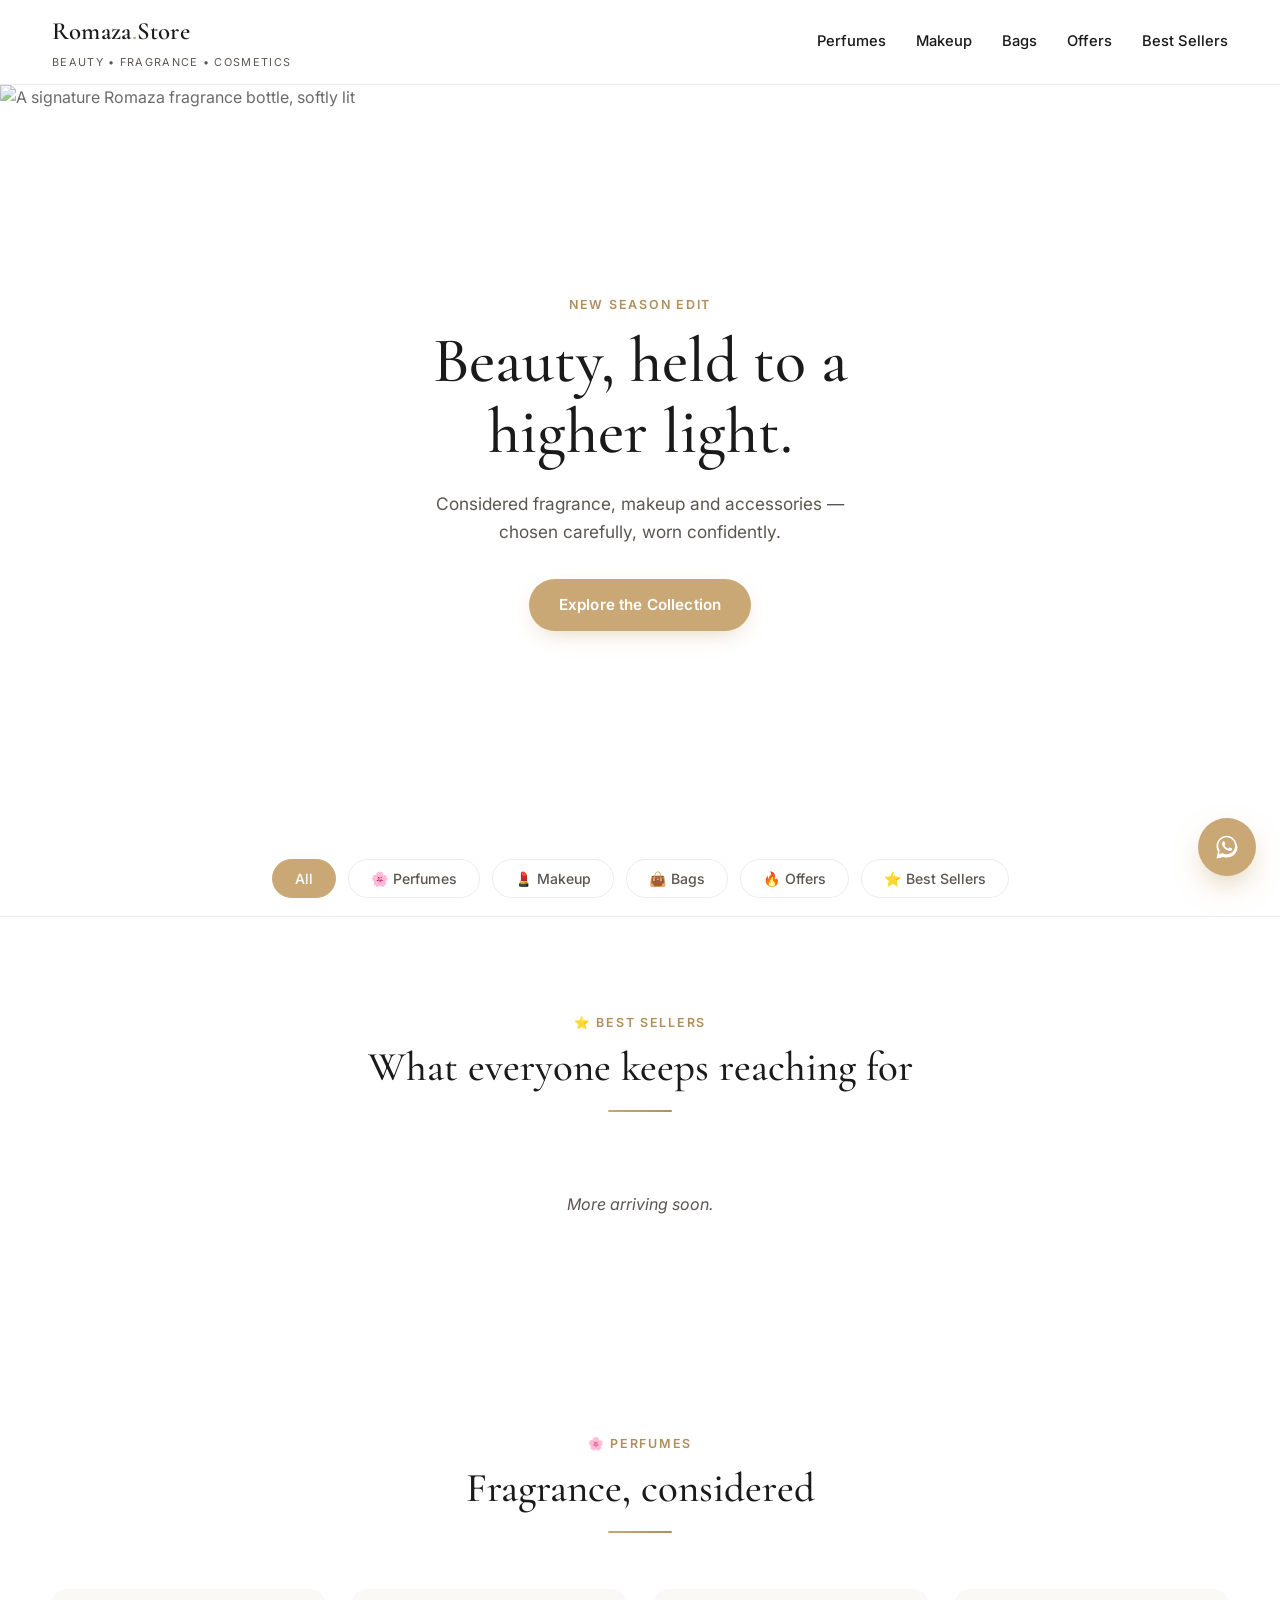
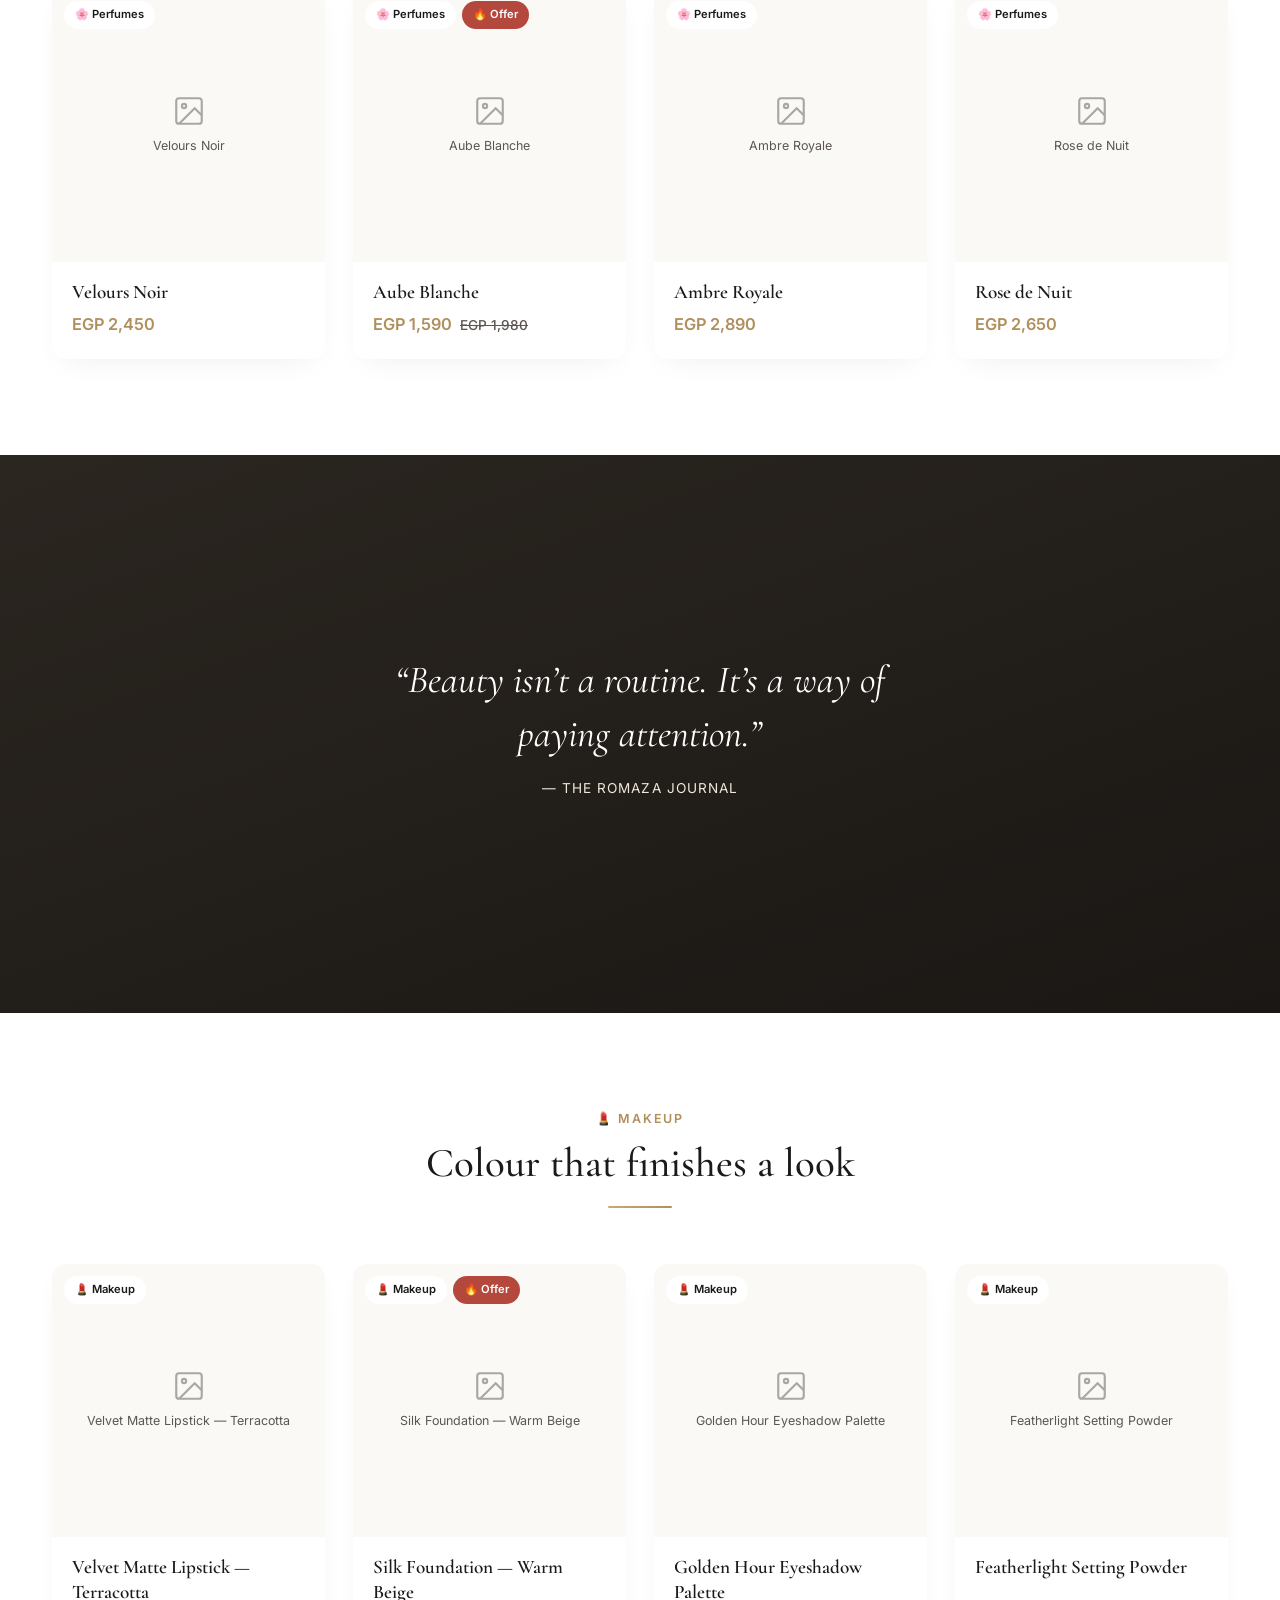
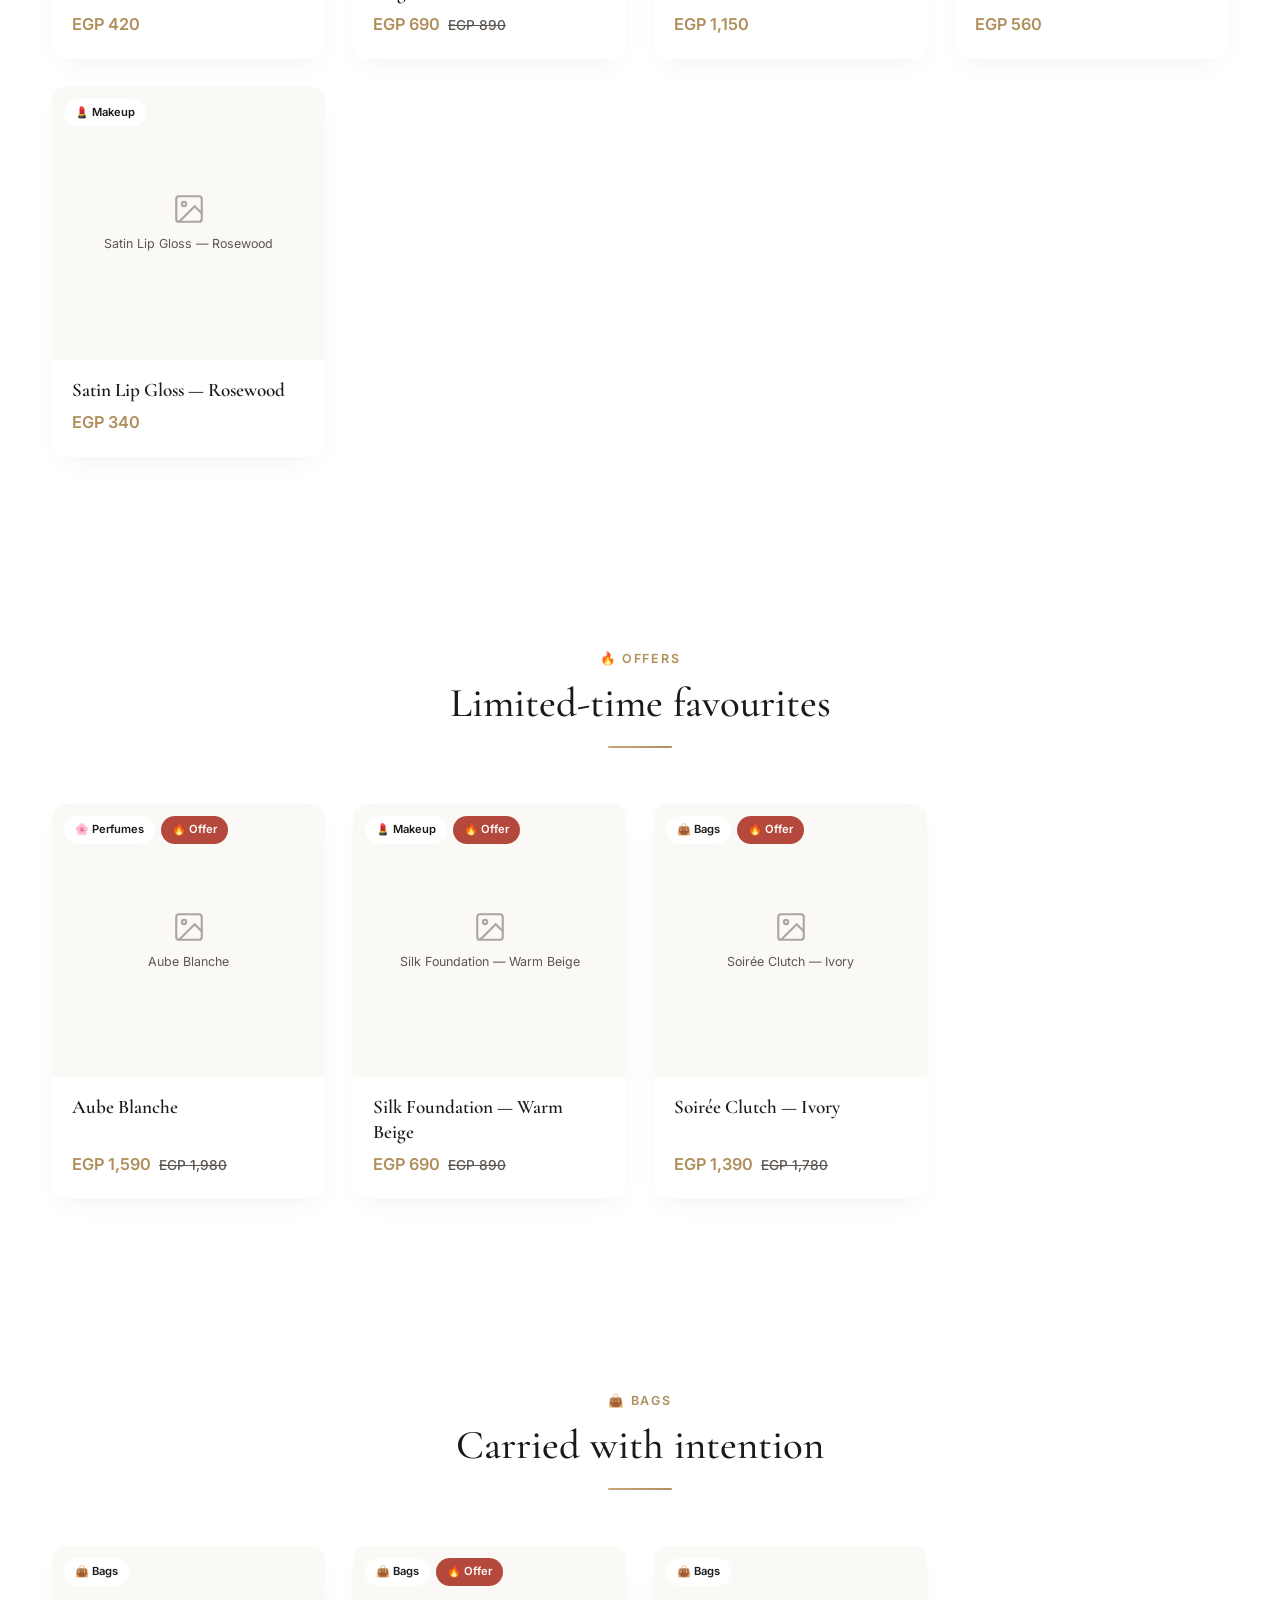
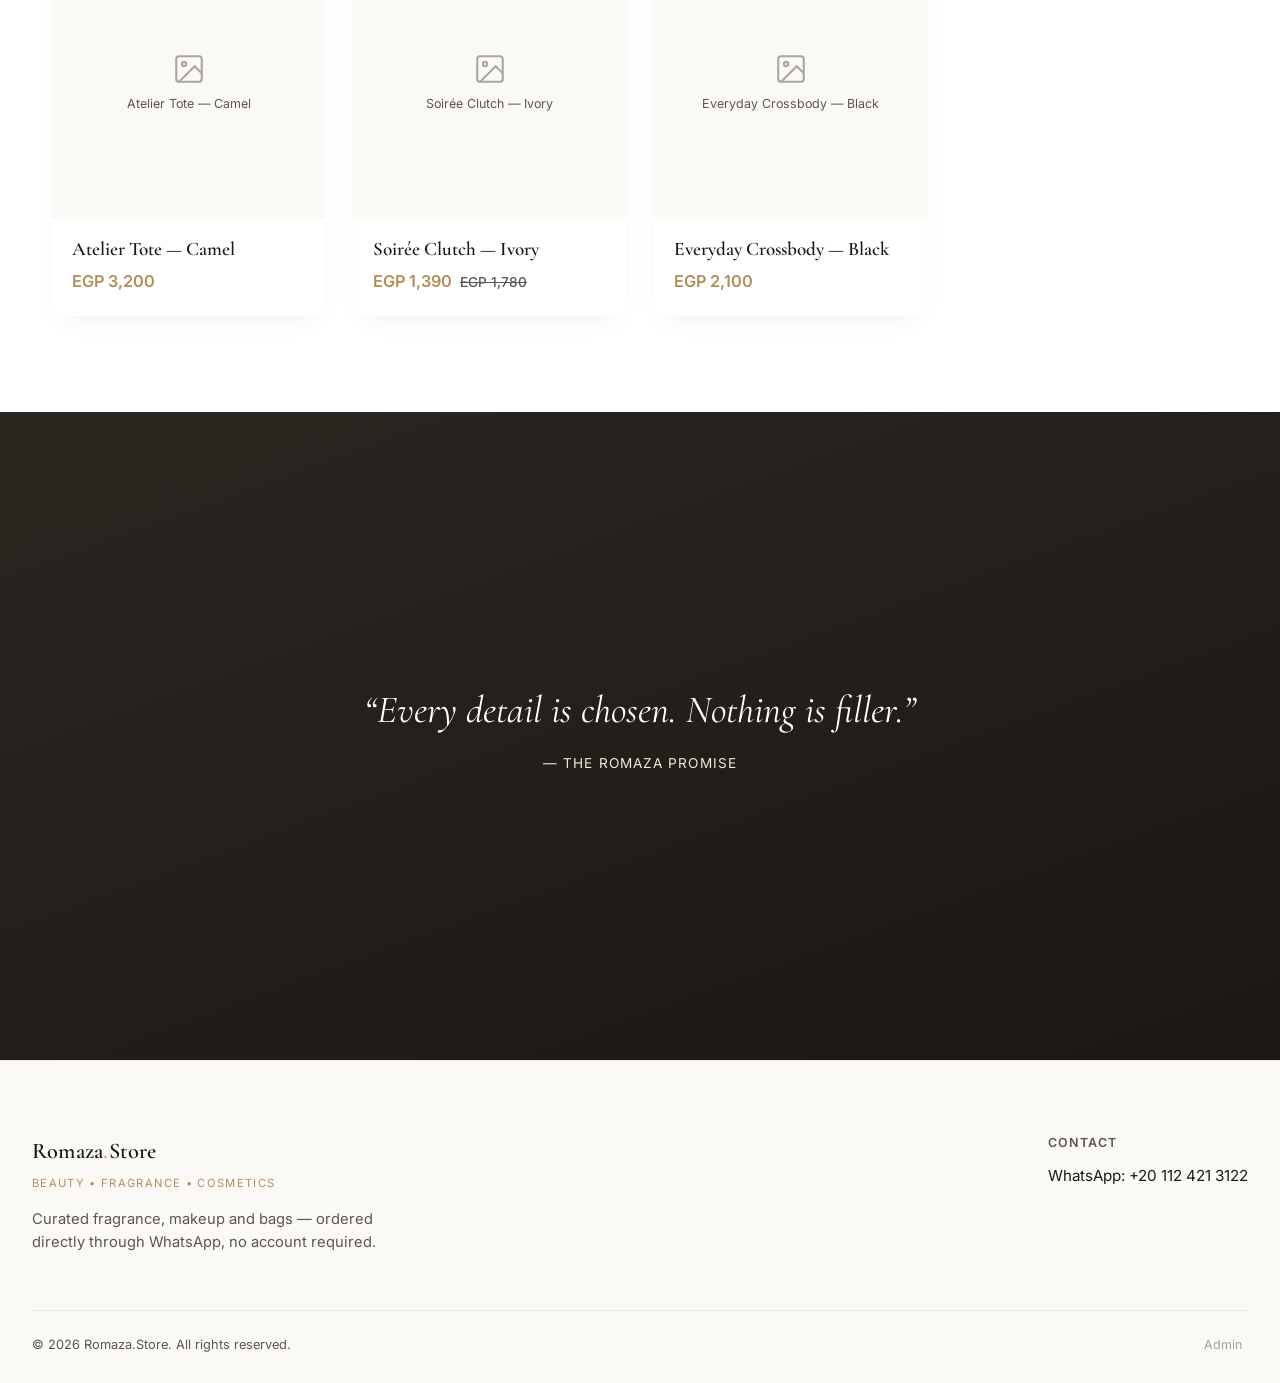
==== commit 3d8b93ee: "Add files via upload" ====
--- a/index.html
+++ b/index.html
@@ -51,7 +51,7 @@
     <div class="hero__media">
       <img
         id="heroImage"
-        src="https://images.unsplash.com/photo-1541643600914-78b084683601?q=80&w=1600&auto=format&fit=crop"
+        src="https://images.unsplash.com/photo-1622618991746-fe6004db3a47?q=80&w=687&auto=format&fit=crop&ixlib=rb-4.1.0&ixid=M3wxMjA3fDB8MHxwaG90by1wYWdlfHx8fGVufDB8fHx8fA%3D%3D"
         alt="A signature Romaza fragrance bottle, softly lit"
         loading="eager"
       />
@@ -159,10 +159,10 @@
       <a href="https://wa.me/201124213122" target="_blank" rel="noopener noreferrer">WhatsApp: +20 112 421 3122</a>
     </div>
   </div>
-  <div class="footer__bottom">
-   
+<div class="footer__bottom">
+    <span>&copy; <span id="footerYear"></span> Romaza.Store. All rights reserved.</span>
     <button class="footer__admin-link" id="adminLinkBtn">Admin</button>
-  </div>
+</div>
 </footer>
 
 <!-- ===================== WHATSAPP FLOATING BUTTON ===================== -->
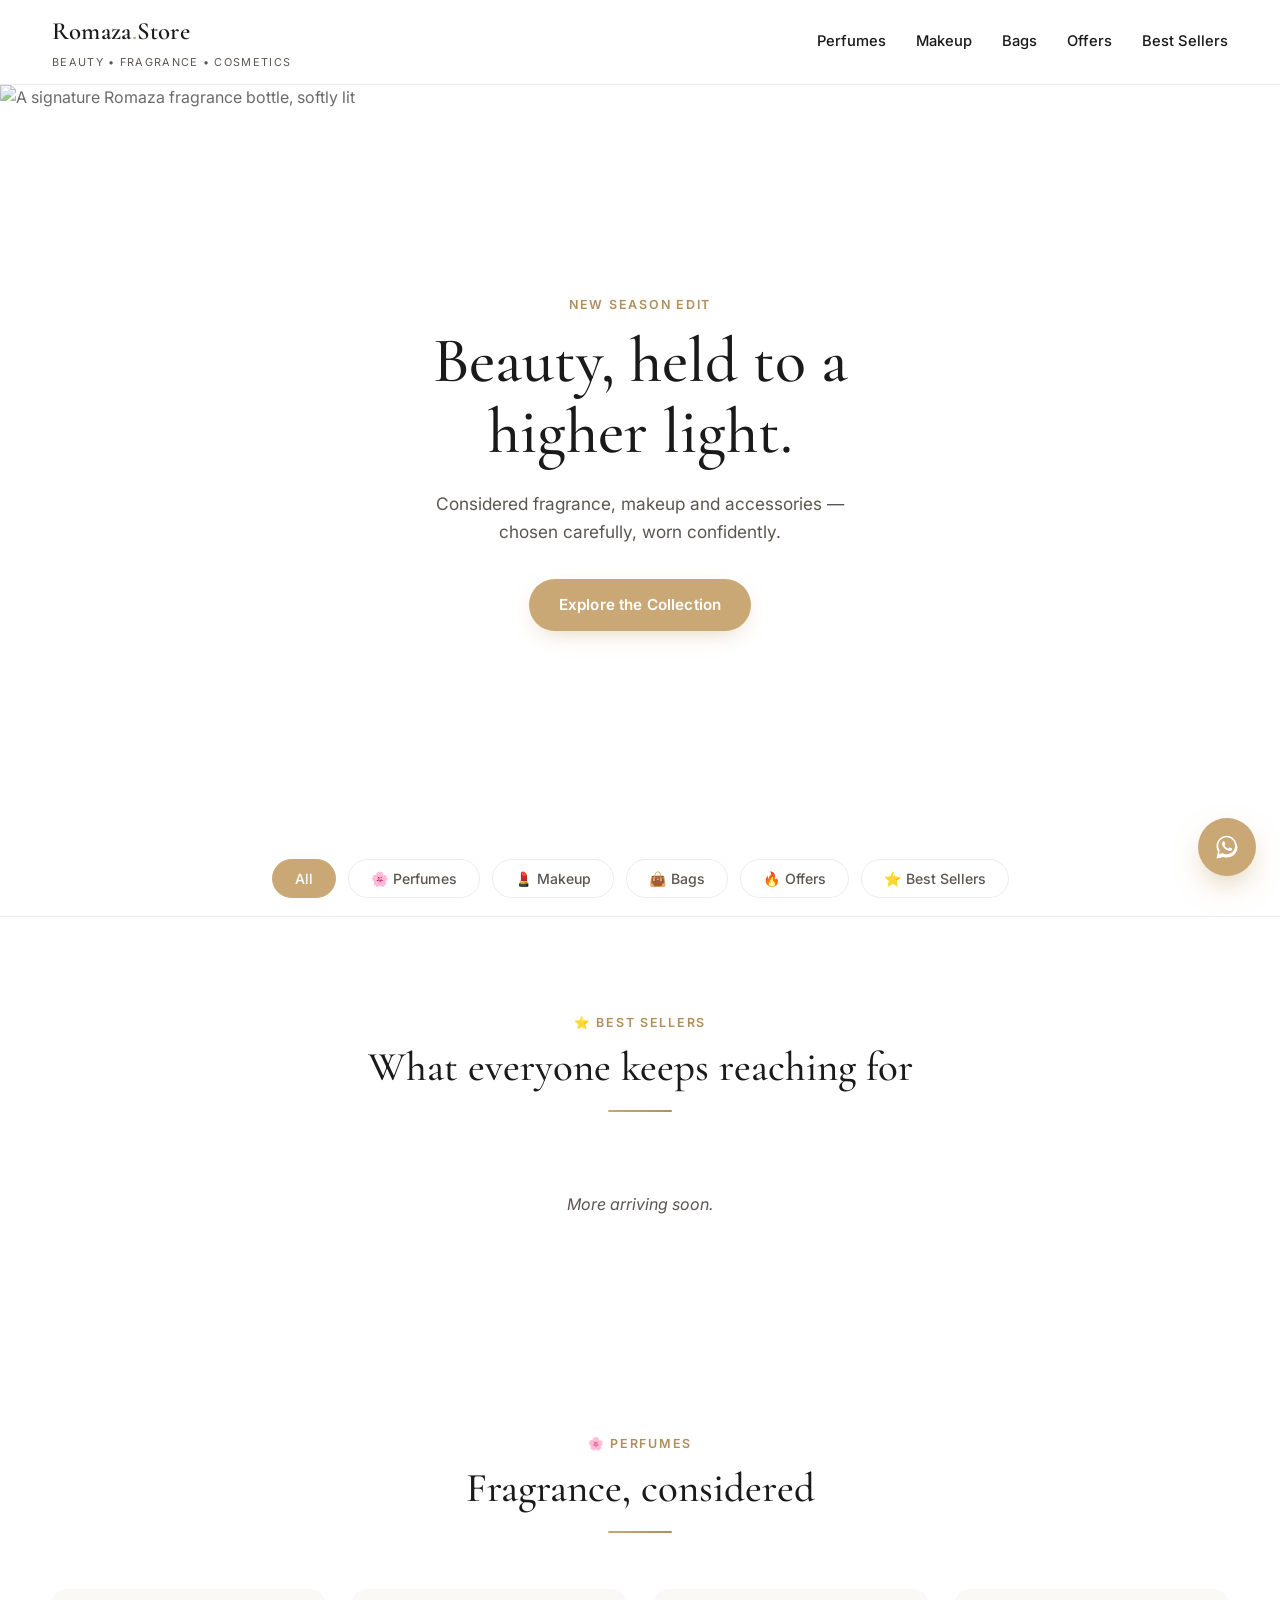
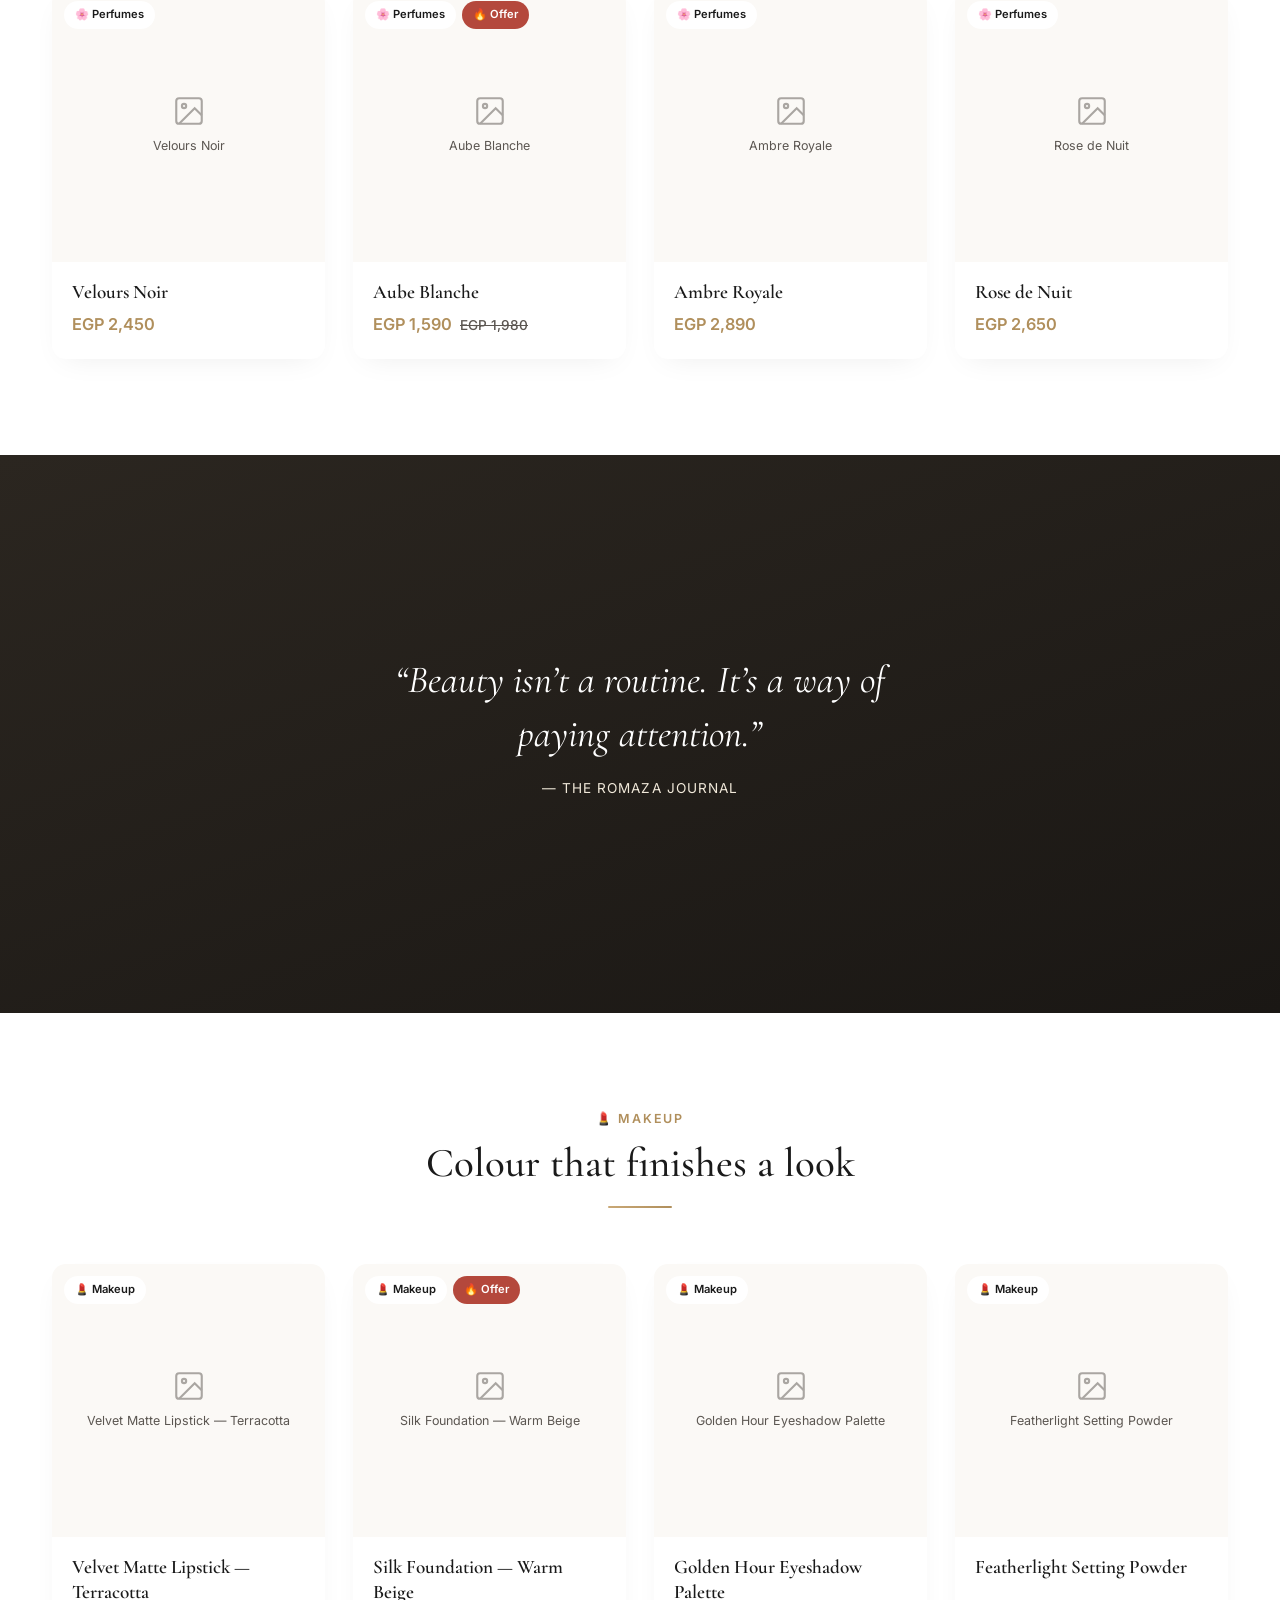
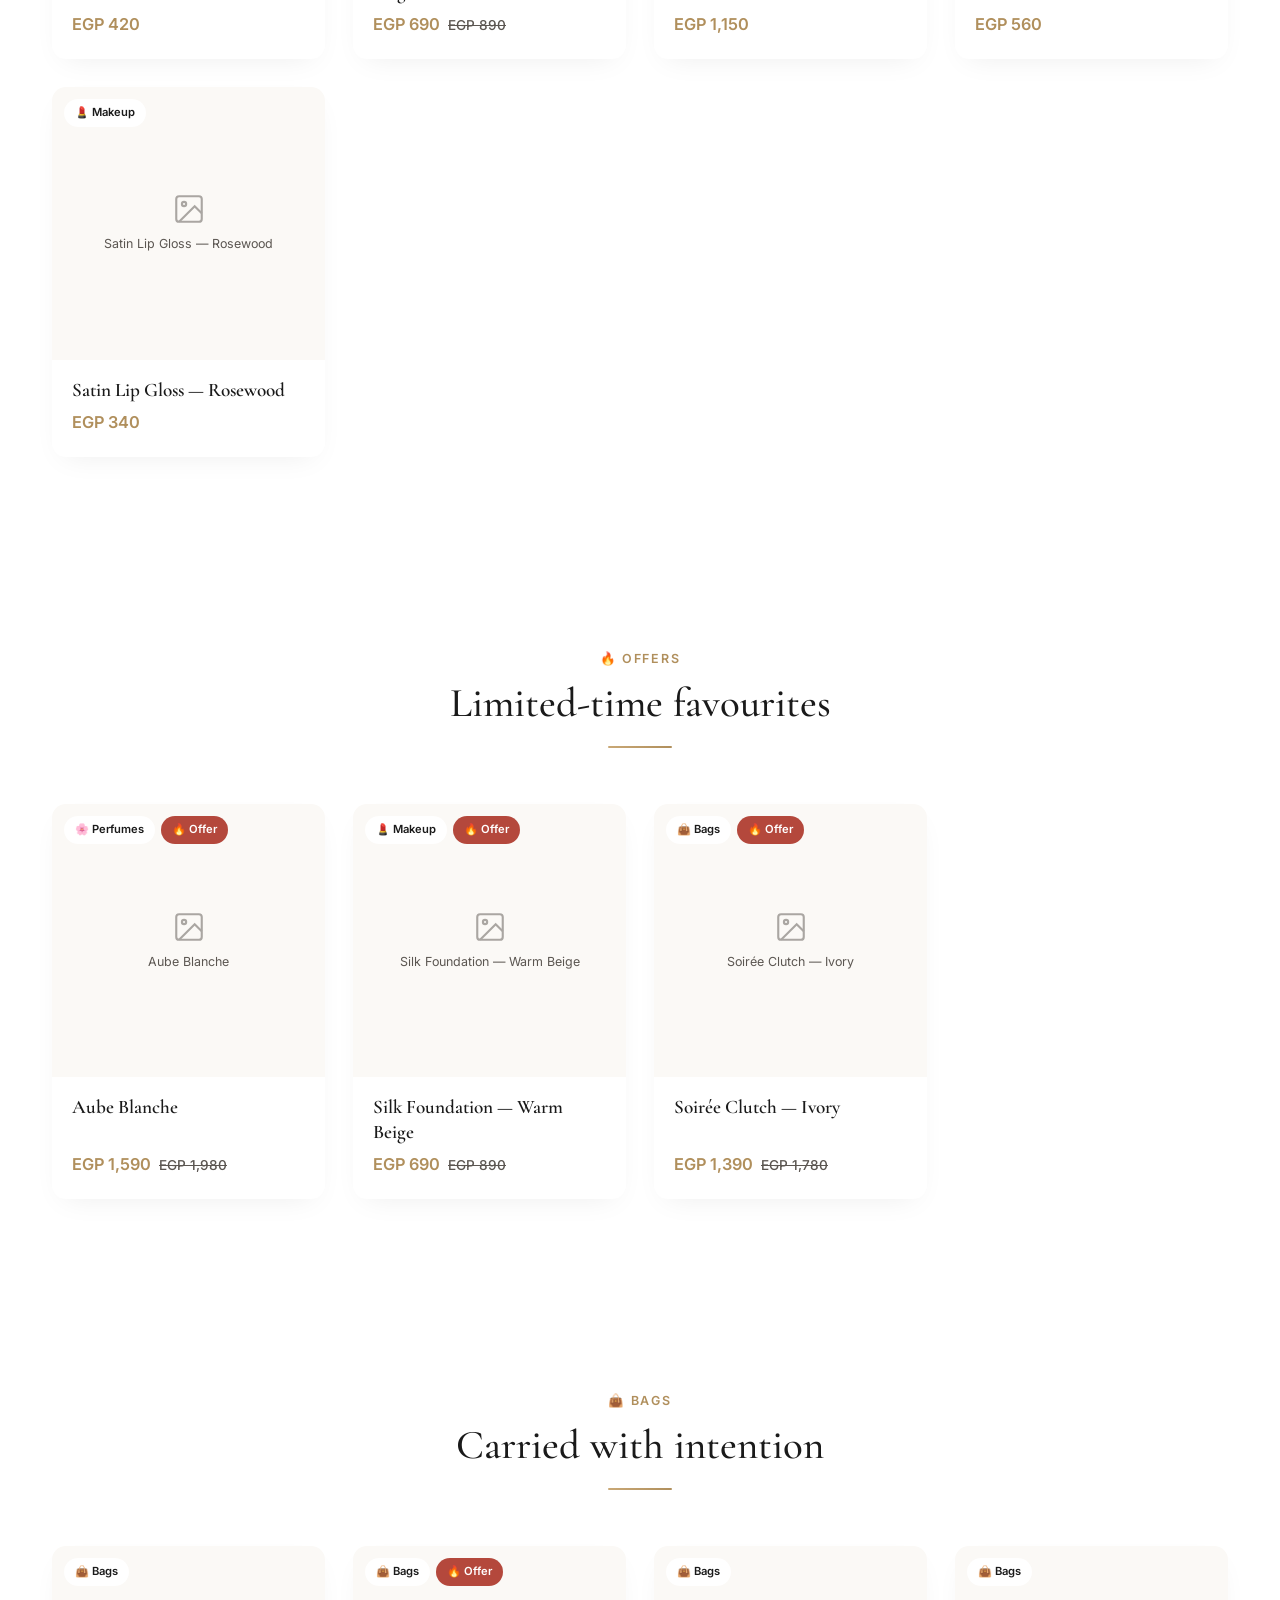
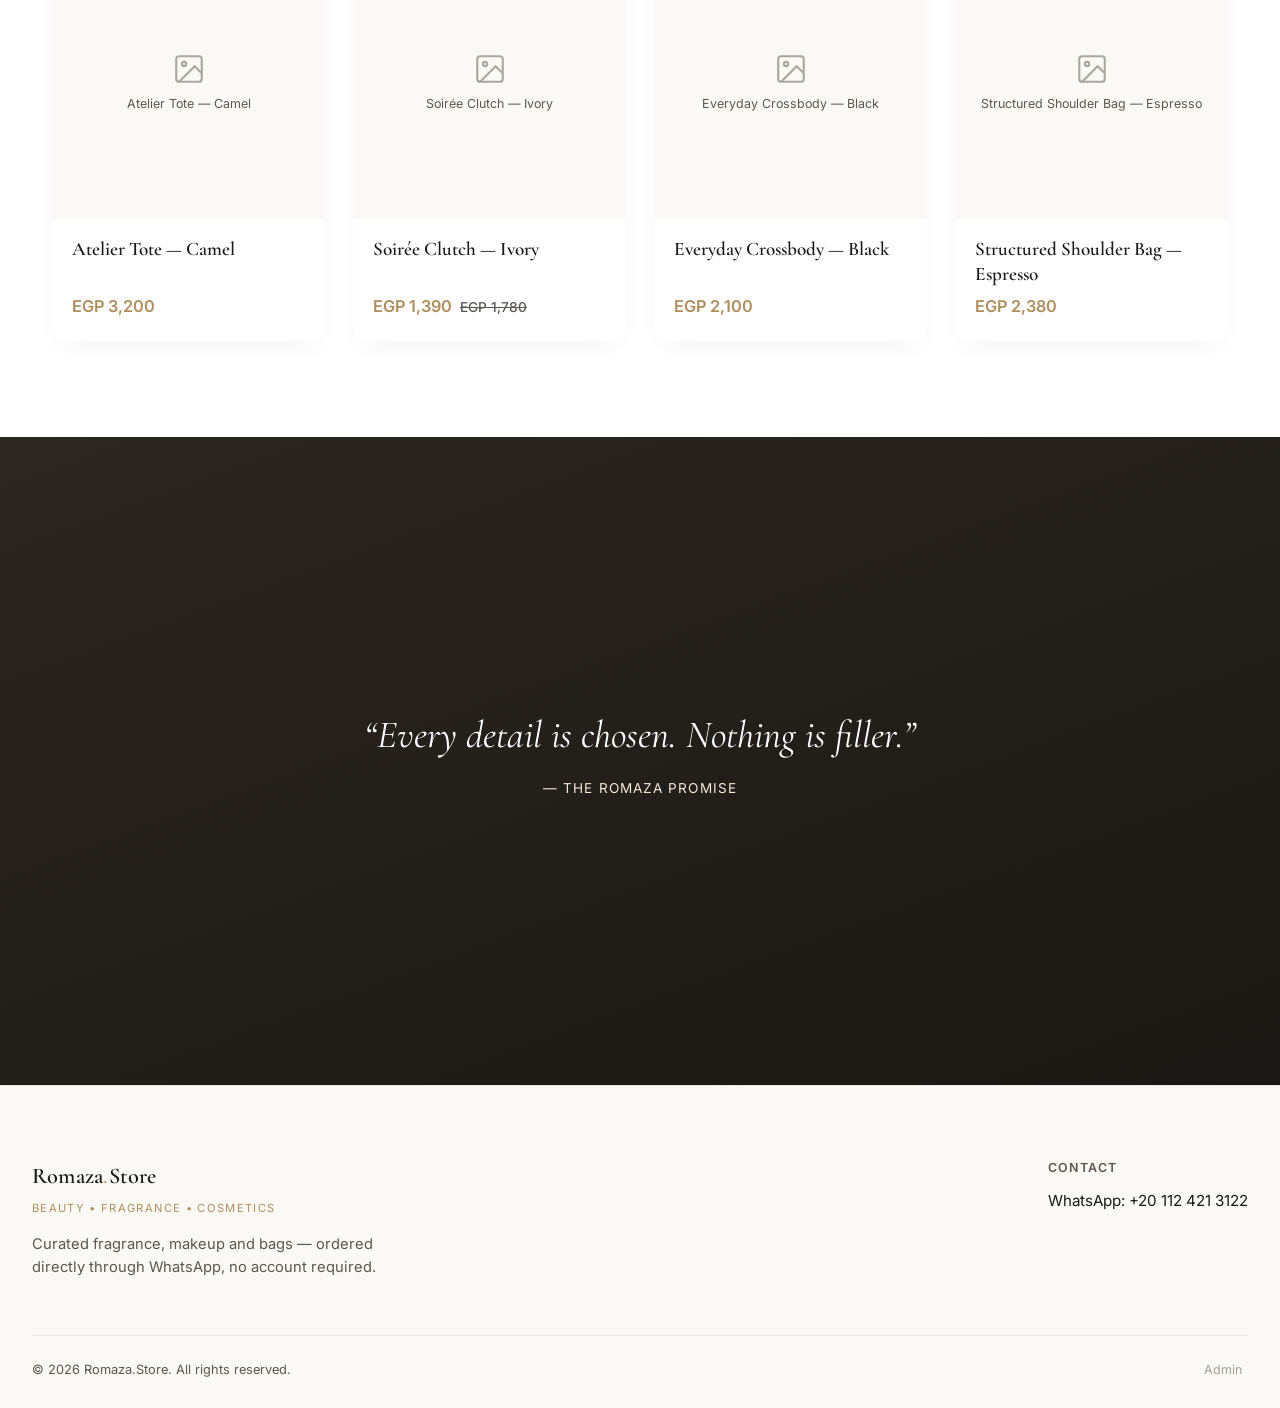
==== commit c2996885: "Add files via upload" ====
--- a/index.html
+++ b/index.html
@@ -97,7 +97,7 @@
   </section>
 
   <!-- ===================== EDITORIAL BREAK 1 ===================== -->
-  <section class="editorial" style="--editorial-img: url('https://images.unsplash.com/photo-1522337360788-8b13dee7a37e?q=80&w=1600&auto=format&fit=crop');">
+  <section class="editorial" style="--editorial-img: url('https://images.unsplash.com/photo-1583209814683-c023dd293cc6?q=80&w=2070&auto=format&fit=crop&ixlib=rb-4.1.0&ixid=M3wxMjA3fDB8MHxwaG90by1wYWdlfHx8fGVufDB8fHx8fA%3D%3D');">
     <div class="editorial__overlay"></div>
     <div class="editorial__content">
       <p class="editorial__quote">&ldquo;Beauty isn&rsquo;t a routine. It&rsquo;s a way of paying attention.&rdquo;</p>
@@ -136,7 +136,7 @@
   </section>
 
   <!-- ===================== EDITORIAL BREAK 2 ===================== -->
-  <section class="editorial editorial--tall" style="--editorial-img: url('https://images.unsplash.com/photo-1487412947147-5cebf100ffc2?q=80&w=1600&auto=format&fit=crop');">
+  <section class="editorial editorial--tall" style="--editorial-img: url('https://images.unsplash.com/photo-1638551457466-7e9b5d6bd470?q=80&w=2070&auto=format&fit=crop&ixlib=rb-4.1.0&ixid=M3wxMjA3fDB8MHxwaG90by1wYWdlfHx8fGVufDB8fHx8fA%3D%3D');">
     <div class="editorial__overlay"></div>
     <div class="editorial__content">
       <p class="editorial__quote">&ldquo;Every detail is chosen. Nothing is filler.&rdquo;</p>
